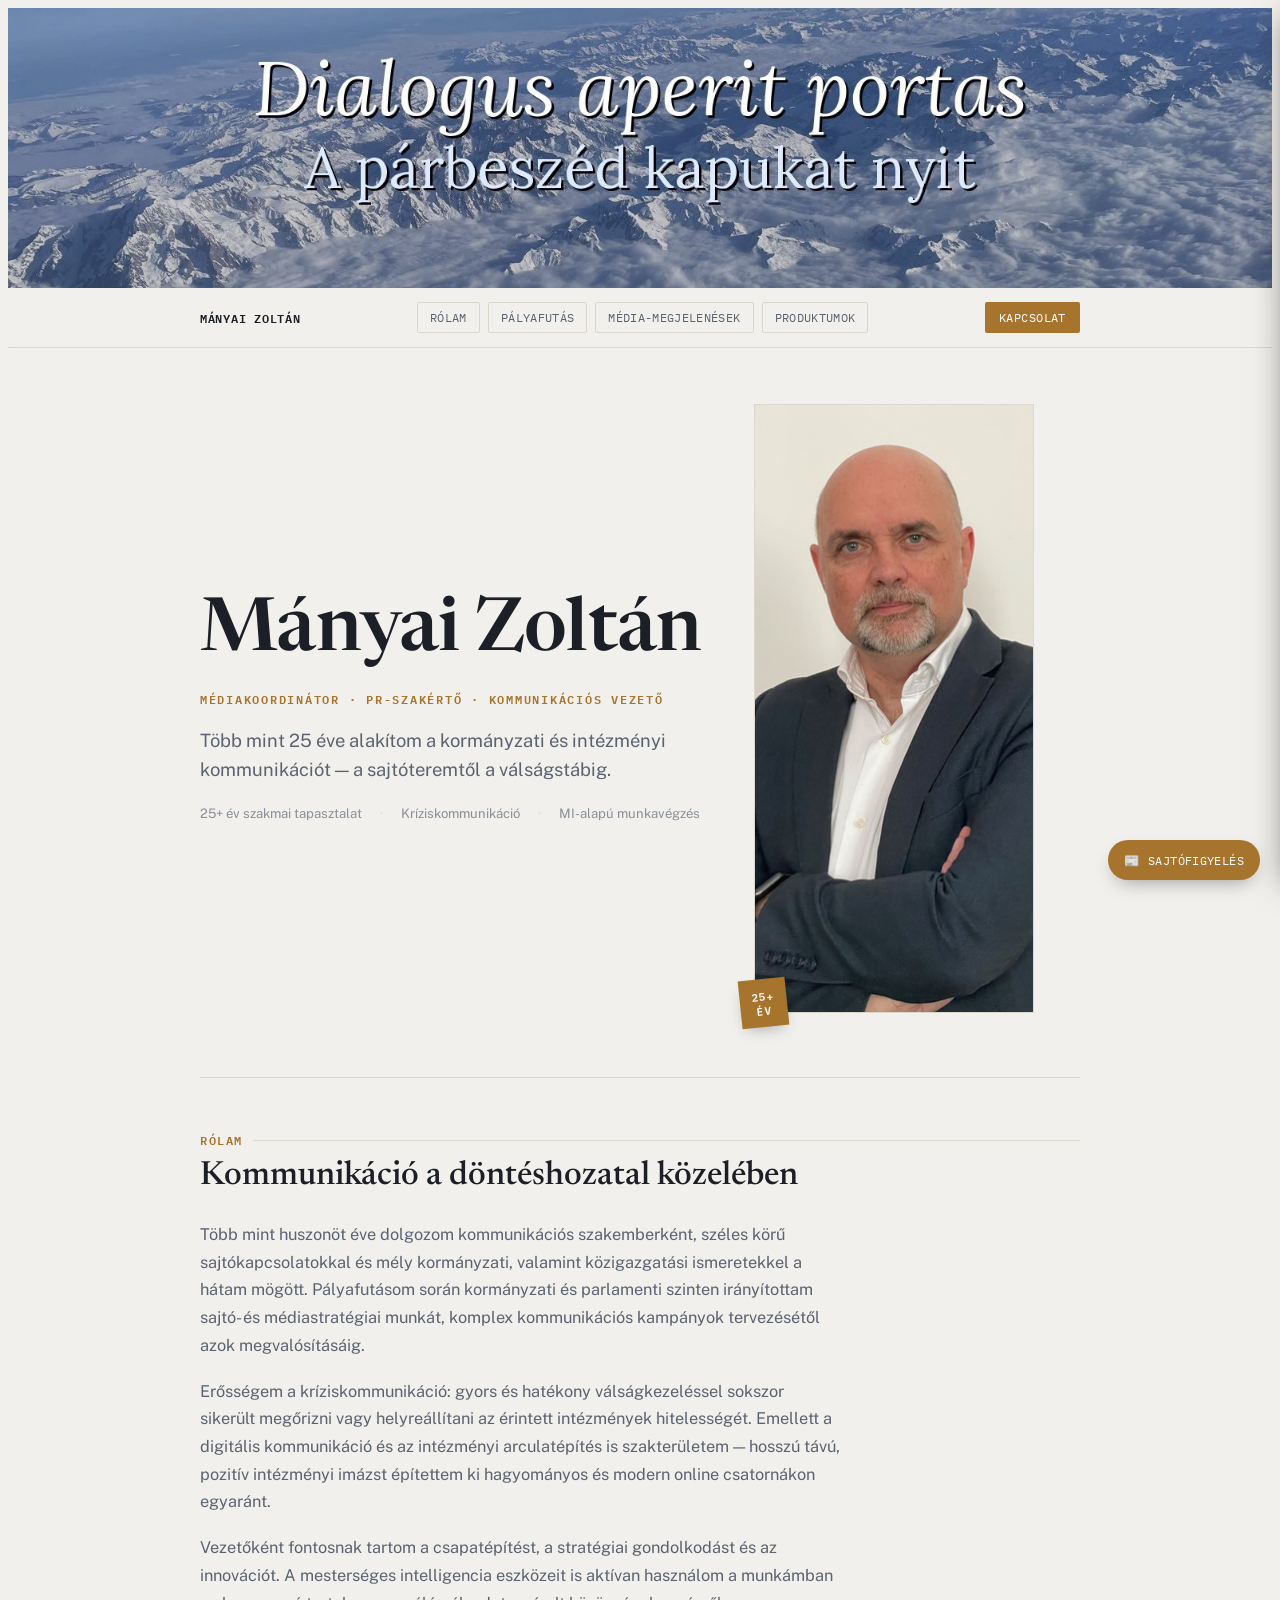
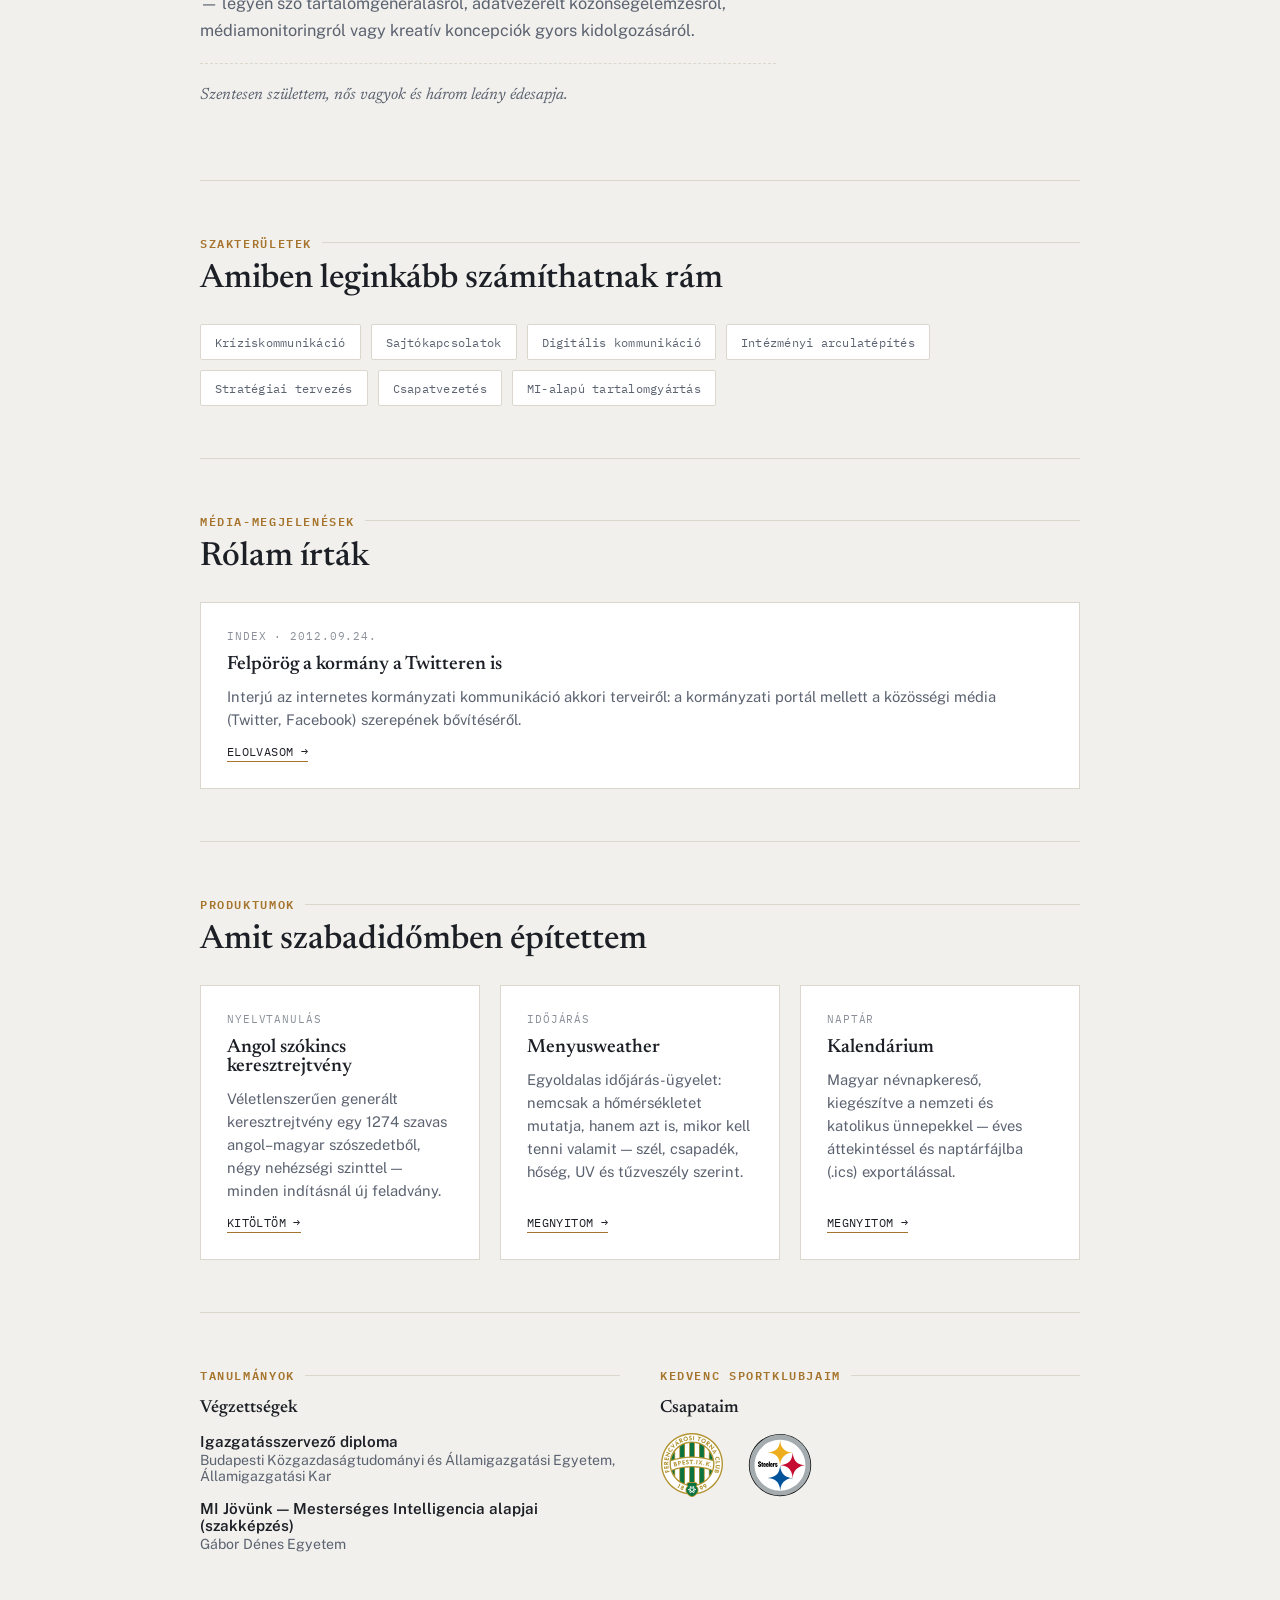
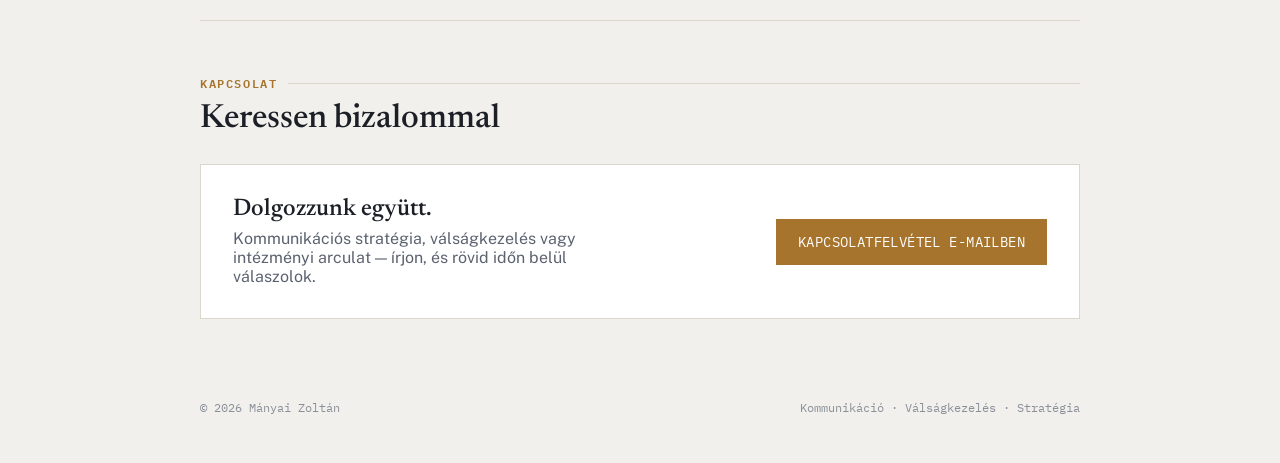
==== index.html @ 80b3ab57 "Fejléc-menü: valódi gomb-kinézet, "Kapcsolat" duplikáció megszüntetve A topbar-nav linkjei eddig sim" ====
<!doctype html>
<meta charset="utf-8">
<title>Mányai Zoltán</title>
<meta name="description" content="Mányai Zoltán kommunikációs szakértő, sajtófőnök és médiakoordinátor bemutatkozó oldala — 25+ év tapasztalat kormányzati és intézményi kommunikációban, kríziskommunikációban.">
<link rel="canonical" href="https://menyuswin.github.io/manyai-zoltan/">
<link rel="stylesheet" href="style.css">

<link rel="preconnect" href="https://fonts.gstatic.com" crossorigin>
<link rel="stylesheet" href="https://fonts.googleapis.com/css2?family=Newsreader:ital,opsz,wght@0,6..72,400;0,6..72,500;0,6..72,600;1,6..72,500&family=Public+Sans:wght@400;500;600;700&family=IBM+Plex+Mono:wght@400;500;600&display=swap">

<div class="masthead">
  <img src="header.jpg" alt="Dialogus aperit portas – A párbeszéd kapukat nyit" width="1584" height="396">
</div>

<div class="topbar">
  <div class="topbar-inner">
    <span class="topbar-name">Mányai Zoltán</span>
    <nav class="topbar-nav">
      <a href="#rolam">Rólam</a>
      <a href="palyafutas/">Pályafutás</a>
      <a href="#media">Média-megjelenések</a>
      <a href="#produktumok">Produktumok</a>
    </nav>
    <a class="topbar-cta" href="mailto:zoltan.manyai@gmail.com">Kapcsolat</a>
  </div>
</div>

<div class="wrap">

  <div class="hero fade-up">
    <div>
      <h1>Mányai&nbsp;Zoltán</h1>
      <div class="hero-eyebrow">Médiakoordinátor · PR-szakértő · Kommunikációs vezető</div>
      <p class="lede">Több mint 25 éve alakítom a kormányzati és intézményi kommunikációt — a sajtóteremtől a válságstábig.</p>
      <div class="hero-meta">
        <span>25+ év szakmai tapasztalat</span>
        <span>Kríziskommunikáció</span>
        <span>MI-alapú munkavégzés</span>
      </div>
    </div>
    <div class="portrait-frame">
      <img src="photo.jpg" alt="Mányai Zoltán portréfotója" width="495" height="609">
      <div class="stamp">25+<br>év</div>
    </div>
  </div>

  <section id="rolam">
    <div class="section-head">
      <div class="eyebrow">Rólam</div>
      <h2>Kommunikáció a döntéshozatal közelében</h2>
    </div>
    <div class="about-body">
      <p>Több mint huszonöt éve dolgozom kommunikációs szakemberként, széles körű sajtókapcsolatokkal és mély kormányzati, valamint közigazgatási ismeretekkel a hátam mögött. Pályafutásom során kormányzati és parlamenti szinten irányítottam sajtó- és médiastratégiai munkát, komplex kommunikációs kampányok tervezésétől azok megvalósításáig.</p>
      <p>Erősségem a kríziskommunikáció: gyors és hatékony válságkezeléssel sokszor sikerült megőrizni vagy helyreállítani az érintett intézmények hitelességét. Emellett a digitális kommunikáció és az intézményi arculatépítés is szakterületem — hosszú távú, pozitív intézményi imázst építettem ki hagyományos és modern online csatornákon egyaránt.</p>
      <p>Vezetőként fontosnak tartom a csapatépítést, a stratégiai gondolkodást és az innovációt. A mesterséges intelligencia eszközeit is aktívan használom a munkámban — legyen szó tartalomgenerálásról, adatvezérelt közönségelemzésről, médiamonitoringról vagy kreatív koncepciók gyors kidolgozásáról.</p>
      <p class="about-note">Szentesen születtem, nős vagyok és három leány édesapja.</p>
    </div>
  </section>

  <section id="szakteruletek">
    <div class="section-head">
      <div class="eyebrow">Szakterületek</div>
      <h2>Amiben leginkább számíthatnak rám</h2>
    </div>
    <div class="chips">
      <span class="chip">Kríziskommunikáció</span>
      <span class="chip">Sajtókapcsolatok</span>
      <span class="chip">Digitális kommunikáció</span>
      <span class="chip">Intézményi arculatépítés</span>
      <span class="chip">Stratégiai tervezés</span>
      <span class="chip">Csapatvezetés</span>
      <span class="chip">MI-alapú tartalomgyártás</span>
    </div>
  </section>

  <section id="media">
    <div class="section-head">
      <div class="eyebrow">Média-megjelenések</div>
      <h2>Rólam írták</h2>
    </div>
    <div class="cards">
      <div class="pcard">
        <span class="pcard-tag">Index · 2012.09.24.</span>
        <h3>Felpörög a kormány a Twitteren is</h3>
        <p>Interjú az internetes kormányzati kommunikáció akkori terveiről: a kormányzati portál mellett a közösségi média (Twitter, Facebook) szerepének bővítéséről.</p>
        <a class="pcard-link" href="https://index.hu/belfold/2012/09/24/internetes_kormanyzati_kommunikacio/" target="_blank" rel="noopener">Elolvasom →</a>
      </div>
    </div>
  </section>

  <section id="produktumok">
    <div class="section-head">
      <div class="eyebrow">Produktumok</div>
      <h2>Amit szabadidőmben építettem</h2>
    </div>
    <div class="cards">
      <div class="pcard">
        <span class="pcard-tag">Nyelvtanulás</span>
        <h3>Angol szókincs keresztrejtvény</h3>
        <p>Véletlenszerűen generált keresztrejtvény egy 1274 szavas angol–magyar szószedetből, négy nehézségi szinttel — minden indításnál új feladvány.</p>
        <a class="pcard-link" href="https://menyuswin.github.io/angol-keresztrejtveny/" target="_blank" rel="noopener">Kitöltöm →</a>
      </div>
      <div class="pcard">
        <span class="pcard-tag">Időjárás</span>
        <h3>Menyusweather</h3>
        <p>Egyoldalas időjárás-ügyelet: nemcsak a hőmérsékletet mutatja, hanem azt is, mikor kell tenni valamit — szél, csapadék, hőség, UV és tűzveszély szerint.</p>
        <a class="pcard-link" href="https://menyuswin.github.io/Menyusweather/" target="_blank" rel="noopener">Megnyitom →</a>
      </div>
      <div class="pcard">
        <span class="pcard-tag">Naptár</span>
        <h3>Kalendárium</h3>
        <p>Magyar névnapkereső, kiegészítve a nemzeti és katolikus ünnepekkel — éves áttekintéssel és naptárfájlba (.ics) exportálással.</p>
        <a class="pcard-link" href="https://menyuswin.github.io/nevnapnaptar/" target="_blank" rel="noopener">Megnyitom →</a>
      </div>
    </div>
  </section>

  <section id="tanulmanyok">
    <div class="twocol">
      <div>
        <div class="eyebrow">Tanulmányok</div>
        <h3 style="margin-top:14px;">Végzettségek</h3>
        <div class="edu-item">
          <div class="role">Igazgatásszervező diploma</div>
          <div class="org">Budapesti Közgazdaságtudományi és Államigazgatási Egyetem, Államigazgatási Kar</div>
        </div>
        <div class="edu-item">
          <div class="role">MI Jövünk — Mesterséges Intelligencia alapjai (szakképzés)</div>
          <div class="org">Gábor Dénes Egyetem</div>
        </div>
      </div>
      <div>
        <div class="eyebrow">Kedvenc sportklubjaim</div>
        <h3 style="margin-top:14px;">Csapataim</h3>
        <div class="club-logos">
          <a class="club-logo" href="https://www.fradi.hu/" target="_blank" rel="noopener" title="Ferencvárosi TC">
            <img src="logos/fradi.svg" alt="Ferencvárosi TC logója" loading="lazy">
          </a>
          <a class="club-logo" href="https://www.steelers.com/" target="_blank" rel="noopener" title="Pittsburgh Steelers">
            <img src="logos/steelers.svg" alt="Pittsburgh Steelers logója" loading="lazy">
          </a>
        </div>
      </div>
    </div>
  </section>

  <section id="kapcsolat">
    <div class="section-head">
      <div class="eyebrow">Kapcsolat</div>
      <h2>Keressen bizalommal</h2>
    </div>
    <div class="contact-box">
      <div>
        <h2>Dolgozzunk együtt.</h2>
        <p>Kommunikációs stratégia, válságkezelés vagy intézményi arculat — írjon, és rövid időn belül válaszolok.</p>
      </div>
      <a class="btn-mail" href="mailto:zoltan.manyai@gmail.com">Kapcsolatfelvétel e-mailben</a>
    </div>
  </section>

  <footer>
    <span>© 2026 Mányai Zoltán</span>
    <span>Kommunikáció · Válságkezelés · Stratégia</span>
  </footer>

</div>

<button class="press-toggle" id="pressToggle" aria-label="Sajtófigyelés megnyitása">📰 Sajtófigyelés</button>
<div class="press-overlay" id="pressOverlay"></div>
<aside class="press-widget" id="pressWidget" aria-label="Sajtófigyelés">
  <div class="press-head">
    <div>
      <h2>📰 Sajtófigyelés</h2>
      <div class="press-updated" id="pressUpdated">Frissítés…</div>
    </div>
    <div style="display:flex; gap:4px;">
      <button class="press-refresh" id="pressRefresh" aria-label="Frissítés" title="Frissítés">⟳</button>
      <button class="press-close" id="pressClose" aria-label="Bezárás" title="Bezárás">✕</button>
    </div>
  </div>
  <div class="press-body" id="pressBody">
    <div class="press-status">Hírek betöltése…</div>
  </div>
</aside>

<script>
(function(){
  var SOURCES = [
    { name:'Index',     url:'https://index.hu/24ora/rss/',         color:'#2F6FED' },
    { name:'Telex',     url:'https://telex.hu/rss',                color:'#1FA97A' },
    { name:'HVG',       url:'https://hvg.hu/rss',                  color:'#E08A2C' },
    { name:'444',       url:'https://444.hu/feed',                 color:'#8B5CF6' },
    { name:'24.hu',     url:'https://24.hu/feed/',                 color:'#D6B92C' },
    { name:'Portfolio', url:'https://www.portfolio.hu/rss/all.xml',color:'#2FA6E0' }
  ];
  var ITEMS_PER_SOURCE = 4;
  var CACHE_KEY = 'pressWidgetCache_v1';
  var CACHE_TTL_MS = 30 * 60 * 1000;

  var toggle     = document.getElementById('pressToggle');
  var overlay    = document.getElementById('pressOverlay');
  var widget     = document.getElementById('pressWidget');
  var closeBtn   = document.getElementById('pressClose');
  var refreshBtn = document.getElementById('pressRefresh');
  var body       = document.getElementById('pressBody');
  var updatedEl  = document.getElementById('pressUpdated');

  function openWidget(){ widget.classList.add('open'); overlay.classList.add('open'); }
  function closeWidget(){ widget.classList.remove('open'); overlay.classList.remove('open'); }

  if(toggle) toggle.addEventListener('click', openWidget);
  if(closeBtn) closeBtn.addEventListener('click', closeWidget);
  if(overlay) overlay.addEventListener('click', closeWidget);
  if(refreshBtn) refreshBtn.addEventListener('click', function(){ loadPress(true); });

  function readCache(){
    try{
      var raw = localStorage.getItem(CACHE_KEY);
      if(!raw) return null;
      var parsed = JSON.parse(raw);
      if(!parsed || !parsed.ts || !parsed.data) return null;
      if(Date.now() - parsed.ts > CACHE_TTL_MS) return null;
      return parsed;
    }catch(e){ return null; }
  }
  function writeCache(data){
    try{ localStorage.setItem(CACHE_KEY, JSON.stringify({ ts: Date.now(), data: data })); }catch(e){}
  }

  function formatTime(ts){
    var d = new Date(ts);
    return d.toLocaleString('hu-HU', { month:'2-digit', day:'2-digit', hour:'2-digit', minute:'2-digit' });
  }

  function escapeHtml(str){
    return String(str).replace(/[&<>"']/g, function(c){
      return {'&':'&amp;','<':'&lt;','>':'&gt;','"':'&quot;',"'":'&#39;'}[c];
    });
  }

  function render(dataBySource, ts){
    updatedEl.textContent = 'Frissítve: ' + formatTime(ts);
    var html = '';
    SOURCES.forEach(function(src){
      var items = dataBySource[src.name];
      html += '<div class="press-source">';
      html += '<div class="press-source-name"><span class="press-dot" style="background:' + src.color + '"></span>' + escapeHtml(src.name) + '</div>';
      if(items && items.length){
        items.slice(0, ITEMS_PER_SOURCE).forEach(function(item){
          html += '<a class="press-item" href="' + item.link + '" target="_blank" rel="noopener">' + escapeHtml(item.title) + '</a>';
        });
      } else {
        html += '<div class="press-status">Jelenleg nem elérhető.</div>';
      }
      html += '</div>';
    });
    body.innerHTML = html;
  }

  function fetchSource(src){
    var endpoint = 'https://api.rss2json.com/v1/api.json?rss_url=' + encodeURIComponent(src.url);
    return fetch(endpoint).then(function(res){
      if(!res.ok) throw new Error('HTTP ' + res.status);
      return res.json();
    }).then(function(json){
      if(json.status !== 'ok') throw new Error('rss2json error');
      return json.items.map(function(it){ return { title: it.title, link: it.link }; });
    });
  }

  function loadPress(force){
    if(!force){
      var cached = readCache();
      if(cached){ render(cached.data, cached.ts); return; }
    }
    body.innerHTML = '<div class="press-status">Hírek betöltése…</div>';
    var results = {};
    var jobs = SOURCES.map(function(src){
      return fetchSource(src).then(function(items){ results[src.name] = items; })
        .catch(function(){ results[src.name] = null; });
    });
    Promise.all(jobs).then(function(){
      var now = Date.now();
      writeCache(results);
      render(results, now);
    });
  }

  loadPress(false);
})();
</script>
---- style.css ----
:root{
    --bg:#F1F0EC;
    --surface:#FFFFFF;
    --surface-soft:#E7E4DB;
    --ink:#1C1F26;
    --ink-soft:#5B6270;
    --ink-faint:#8A8F99;
    --accent:#A6742C;
    --accent-ink:#FFFFFF;
    --line:#DBD7CC;
    --focus:#1C1F26;
  }
  @media (prefers-color-scheme: dark){
    :root:not([data-theme="light"]){
      --bg:#14161B;
      --surface:#1B1E24;
      --surface-soft:#20232A;
      --ink:#ECE9E1;
      --ink-soft:#9BA0AC;
      --ink-faint:#6E7480;
      --accent:#D6A34C;
      --accent-ink:#14161B;
      --line:#2B2E35;
      --focus:#ECE9E1;
    }
  }
  :root[data-theme="dark"]{
    --bg:#14161B;
    --surface:#1B1E24;
    --surface-soft:#20232A;
    --ink:#ECE9E1;
    --ink-soft:#9BA0AC;
    --ink-faint:#6E7480;
    --accent:#D6A34C;
    --accent-ink:#14161B;
    --line:#2B2E35;
    --focus:#ECE9E1;
  }

  *{box-sizing:border-box;}
  body{
    background:var(--bg);
    color:var(--ink);
    font-family:'Public Sans', -apple-system, BlinkMacSystemFont, 'Segoe UI', sans-serif;
    padding-inline:0;
  }
  .wrap{
    max-width:920px;
    margin-inline:auto;
    padding-inline:20px;
  }
  a{color:inherit;}
  h1,h2,h3{font-family:'Newsreader', Georgia, 'Times New Roman', serif; text-wrap:balance; margin:0;}
  .eyebrow{
    font-family:'IBM Plex Mono', 'Courier New', monospace;
    font-size:0.72rem;
    letter-spacing:0.14em;
    text-transform:uppercase;
    color:var(--accent);
    font-weight:600;
    display:flex;
    align-items:center;
    gap:10px;
  }
  .eyebrow::after{
    content:"";
    height:1px;
    flex:1 1 auto;
    background:var(--line);
  }
  .mono{font-family:'IBM Plex Mono', 'Courier New', monospace; font-variant-numeric:tabular-nums;}

  /* masthead */
  .masthead{
    width:100%;
    aspect-ratio:1584/396;
    max-height:280px;
    overflow:hidden;
    background:var(--surface-soft);
  }
  .masthead img{
    width:100%;
    height:100%;
    object-fit:cover;
    object-position:center;
    display:block;
  }
  @media (max-width:560px){
    .masthead{max-height:170px;}
  }

  /* top bar */
  .topbar{
    position:sticky;
    top:env(safe-area-inset-top, 0px);
    z-index:20;
    background:color-mix(in srgb, var(--bg) 88%, transparent);
    backdrop-filter:blur(8px);
    border-bottom:1px solid var(--line);
  }
  .topbar-inner{
    max-width:920px;
    margin-inline:auto;
    padding:14px 20px;
    display:flex;
    align-items:center;
    justify-content:space-between;
    gap:16px;
  }
  .topbar-name{
    font-family:'IBM Plex Mono', monospace;
    font-size:0.78rem;
    letter-spacing:0.06em;
    text-transform:uppercase;
    font-weight:600;
  }
  .topbar-nav{display:flex; gap:8px; flex-wrap:wrap;}
  .topbar-nav a{
    font-family:'IBM Plex Mono', monospace;
    font-size:0.72rem;
    letter-spacing:0.03em;
    text-transform:uppercase;
    text-decoration:none;
    color:var(--ink-soft);
    border:1px solid var(--line);
    border-radius:2px;
    padding:7px 12px;
    transition:border-color .15s ease, color .15s ease;
  }
  .topbar-nav a:hover, .topbar-nav a:focus-visible{ color:var(--ink); border-color:var(--accent); }
  .topbar-nav a[aria-current="page"]{ color:var(--accent); border-color:var(--accent); }
  .topbar-cta{
    font-family:'IBM Plex Mono', monospace;
    font-size:0.75rem;
    letter-spacing:0.04em;
    text-transform:uppercase;
    text-decoration:none;
    color:var(--accent-ink);
    background:var(--accent);
    padding:8px 14px;
    border-radius:2px;
    white-space:nowrap;
  }
  .topbar-cta:hover, .topbar-cta:focus-visible{filter:brightness(1.08);}

  /* hero */
  .hero{
    padding-block:56px 64px;
    display:grid;
    grid-template-columns:1.3fr 0.9fr;
    gap:40px;
    align-items:center;
  }
  .hero-eyebrow{
    font-family:'IBM Plex Mono', monospace;
    font-size:0.78rem;
    letter-spacing:0.14em;
    text-transform:uppercase;
    color:var(--accent);
    font-weight:600;
    margin-bottom:18px;
  }
  .hero h1{
    font-size:clamp(2.6rem, 5.2vw + 1rem, 4.6rem);
    font-weight:560;
    line-height:1.02;
    letter-spacing:-0.01em;
    margin-bottom:18px;
  }
  .hero p.lede{
    font-size:1.15rem;
    line-height:1.55;
    color:var(--ink-soft);
    max-width:46ch;
    margin-bottom:22px;
  }
  .hero-meta{
    display:flex;
    flex-wrap:wrap;
    gap:8px 18px;
    font-size:0.82rem;
    color:var(--ink-faint);
  }
  .hero-meta span{display:flex; align-items:center; gap:8px;}
  .hero-meta span:not(:last-child)::after{
    content:"·";
    color:var(--line);
    margin-left:10px;
  }

  .portrait-frame{
    position:relative;
    width:100%;
    max-width:280px;
    margin-inline:auto;
  }
  .portrait-frame img{
    width:100%;
    aspect-ratio:5/6;
    object-fit:cover;
    display:block;
    border:1px solid var(--line);
    background:var(--surface-soft);
  }
  .stamp{
    position:absolute;
    bottom:-14px;
    left:-14px;
    background:var(--accent);
    color:var(--accent-ink);
    font-family:'IBM Plex Mono', monospace;
    font-size:0.68rem;
    line-height:1.3;
    letter-spacing:0.05em;
    text-transform:uppercase;
    font-weight:600;
    padding:10px 12px;
    transform:rotate(-6deg);
    box-shadow:0 6px 16px -6px rgba(0,0,0,0.35);
    text-align:center;
  }

  section{padding-block:52px; border-top:1px solid var(--line);}
  .section-head{margin-bottom:28px;}
  .section-head h2{
    font-size:clamp(1.6rem, 2.6vw, 2.1rem);
    font-weight:520;
    margin-top:10px;
  }

  .about-body p{
    font-size:1.02rem;
    line-height:1.7;
    color:var(--ink-soft);
    max-width:64ch;
    margin:0 0 18px;
  }
  .about-note{
    margin-top:22px;
    padding-top:18px;
    border-top:1px dashed var(--line);
    font-family:'Newsreader', serif;
    font-style:italic;
    color:var(--ink-faint);
    font-size:0.98rem;
    max-width:64ch;
  }

  /* timeline */
  .timeline{
    position:relative;
    padding-left:26px;
  }
  .timeline::before{
    content:"";
    position:absolute;
    left:5px; top:6px; bottom:6px;
    width:1px;
    background:var(--line);
  }
  .tl-item{
    position:relative;
    display:grid;
    grid-template-columns:110px 1fr;
    gap:18px;
    padding-block:16px;
  }
  .tl-item:not(:last-child){border-bottom:1px solid var(--line);}
  .tl-item::before{
    content:"";
    position:absolute;
    left:-26px; top:24px;
    width:9px; height:9px;
    border-radius:50%;
    background:var(--accent);
    border:2px solid var(--bg);
  }
  .tl-years{
    font-size:0.82rem;
    color:var(--ink-faint);
    padding-top:2px;
  }
  .tl-role{font-weight:600; font-size:1rem;}
  .tl-org{color:var(--ink-soft); font-size:0.94rem; margin-top:2px;}
  .tl-note{color:var(--ink-faint); font-size:0.88rem; margin-top:8px; line-height:1.5;}

  /* chips */
  .chips{display:flex; flex-wrap:wrap; gap:10px;}
  .chip{
    font-family:'IBM Plex Mono', monospace;
    font-size:0.78rem;
    letter-spacing:0.02em;
    padding:9px 14px;
    border:1px solid var(--line);
    border-radius:2px;
    color:var(--ink-soft);
    background:var(--surface);
  }

  /* two col */
  .twocol{
    display:grid;
    grid-template-columns:1fr 1fr;
    gap:40px;
  }
  .twocol h3{
    font-size:1.1rem;
    font-weight:560;
    margin-bottom:16px;
  }
  .edu-item{margin-bottom:16px;}
  .edu-item .role{font-weight:600; font-size:0.95rem;}
  .edu-item .org{color:var(--ink-soft); font-size:0.88rem; margin-top:2px;}

  .lang-row{display:flex; align-items:center; justify-content:space-between; gap:12px; padding-block:10px; border-bottom:1px solid var(--line);}
  .lang-row:last-child{border-bottom:none;}
  .lang-name{font-size:0.95rem;}
  .lang-level{font-size:0.78rem; color:var(--ink-faint); font-family:'IBM Plex Mono', monospace;}

  .club-logos{display:flex; flex-wrap:wrap; align-items:center; gap:24px;}
  .club-logo{display:flex; align-items:center; justify-content:center; width:64px; height:64px; transition:transform 0.15s ease, opacity 0.15s ease;}
  .club-logo img{width:100%; height:100%; object-fit:contain;}
  .club-logo:hover{transform:translateY(-3px); opacity:0.85;}

  /* products */
  .cards{
    display:grid;
    grid-template-columns:repeat(auto-fit, minmax(230px, 1fr));
    gap:20px;
  }
  .pcard{
    background:var(--surface);
    border:1px solid var(--line);
    padding:26px;
    display:flex;
    flex-direction:column;
    gap:12px;
  }
  .pcard-tag{
    font-family:'IBM Plex Mono', monospace;
    font-size:0.7rem;
    letter-spacing:0.08em;
    text-transform:uppercase;
    color:var(--ink-faint);
  }
  .pcard h3{font-size:1.2rem; font-weight:560;}
  .pcard p{color:var(--ink-soft); font-size:0.92rem; line-height:1.55; margin:0; flex:1;}
  .pcard-link{
    align-self:flex-start;
    font-family:'IBM Plex Mono', monospace;
    font-size:0.78rem;
    letter-spacing:0.03em;
    text-transform:uppercase;
    text-decoration:none;
    color:var(--ink);
    border-bottom:1px solid var(--accent);
    padding-bottom:2px;
  }
  .pcard-link:hover, .pcard-link:focus-visible{color:var(--accent);}

  /* contact */
  .contact-box{
    display:flex;
    flex-wrap:wrap;
    align-items:center;
    justify-content:space-between;
    gap:24px;
    background:var(--surface);
    border:1px solid var(--line);
    padding:32px;
  }
  .contact-box h2{font-size:1.5rem; font-weight:540; margin-bottom:8px;}
  .contact-box p{color:var(--ink-soft); max-width:42ch; margin:0;}
  .btn-mail{
    font-family:'IBM Plex Mono', monospace;
    font-size:0.85rem;
    letter-spacing:0.03em;
    text-transform:uppercase;
    text-decoration:none;
    color:var(--accent-ink);
    background:var(--accent);
    padding:14px 22px;
    white-space:nowrap;
  }
  .btn-mail:hover, .btn-mail:focus-visible{filter:brightness(1.08);}

  footer{
    padding-block:28px 40px;
    display:flex;
    justify-content:space-between;
    flex-wrap:wrap;
    gap:10px;
    font-size:0.78rem;
    color:var(--ink-faint);
    font-family:'IBM Plex Mono', monospace;
  }

  a:focus-visible, button:focus-visible{
    outline:2px solid var(--focus);
    outline-offset:2px;
  }

  @media (max-width: 720px){
    .hero{grid-template-columns:1fr; padding-block:36px 44px;}
    .hero > div:first-child{order:2;}
    .portrait-frame{order:1; max-width:220px; margin-bottom:12px;}
    .topbar-nav{display:none;}
    .twocol{grid-template-columns:1fr; gap:32px;}
    .tl-item{grid-template-columns:1fr; gap:4px;}
    .timeline{padding-left:20px;}
    .tl-item::before{left:-20px;}
    .contact-box{flex-direction:column; align-items:flex-start;}
  }

  @media (prefers-reduced-motion: no-preference){
    .fade-up{animation:fadeUp .6s ease both;}
    @keyframes fadeUp{from{opacity:0; transform:translateY(8px);} to{opacity:1; transform:none;}}
  }

  /* press widget */
  .press-toggle{
    position:fixed;
    right:20px;
    bottom:20px;
    z-index:40;
    display:none;
    align-items:center;
    gap:8px;
    font-family:'IBM Plex Mono', monospace;
    font-size:0.78rem;
    letter-spacing:0.03em;
    text-transform:uppercase;
    color:var(--accent-ink);
    background:var(--accent);
    border:none;
    padding:12px 16px;
    border-radius:999px;
    box-shadow:0 8px 20px -8px rgba(0,0,0,0.4);
    cursor:pointer;
  }
  .press-overlay{
    position:fixed;
    inset:0;
    background:rgba(0,0,0,0.35);
    z-index:38;
    opacity:0;
    pointer-events:none;
    transition:opacity .25s ease;
  }
  .press-overlay.open{opacity:1; pointer-events:auto;}

  .press-widget{
    position:fixed;
    top:0;
    right:0;
    bottom:0;
    width:min(360px, 86vw);
    background:var(--surface);
    border-left:1px solid var(--line);
    z-index:39;
    display:flex;
    flex-direction:column;
    transform:translateX(100%);
    transition:transform .3s ease;
    box-shadow:-12px 0 30px -18px rgba(0,0,0,0.5);
  }
  .press-widget.open{transform:translateX(0);}

  .press-head{
    display:flex;
    align-items:center;
    justify-content:space-between;
    gap:10px;
    padding:16px 18px;
    border-bottom:1px solid var(--line);
  }
  .press-head h2{
    font-family:'IBM Plex Mono', monospace;
    font-size:0.8rem;
    letter-spacing:0.1em;
    text-transform:uppercase;
    font-weight:600;
    color:var(--ink);
  }
  .press-updated{
    font-family:'IBM Plex Mono', monospace;
    font-size:0.68rem;
    color:var(--ink-faint);
    margin-top:4px;
  }
  .press-close, .press-refresh{
    background:none;
    border:none;
    color:var(--ink-soft);
    cursor:pointer;
    font-size:1rem;
    line-height:1;
    padding:4px;
  }
  .press-close:hover, .press-refresh:hover{color:var(--ink);}

  .press-body{
    flex:1;
    overflow-y:auto;
    padding:8px 18px 20px;
  }
  .press-source{margin-top:18px;}
  .press-source:first-child{margin-top:6px;}
  .press-source-name{
    display:flex;
    align-items:center;
    gap:8px;
    font-family:'IBM Plex Mono', monospace;
    font-size:0.72rem;
    letter-spacing:0.08em;
    text-transform:uppercase;
    color:var(--ink-faint);
    margin-bottom:8px;
  }
  .press-dot{width:8px; height:8px; border-radius:50%; flex:none;}
  .press-item{
    display:block;
    font-size:0.86rem;
    line-height:1.4;
    color:var(--ink);
    text-decoration:none;
    padding:7px 0;
    border-bottom:1px solid var(--line);
  }
  .press-source .press-item:last-child{border-bottom:none;}
  .press-item:hover, .press-item:focus-visible{color:var(--accent);}
  .press-status{
    font-size:0.82rem;
    color:var(--ink-faint);
    padding:10px 0;
  }

  @media (max-width:1359.98px){
    .press-toggle{display:flex;}
  }
  @media (min-width:1360px){
    .press-overlay{display:none;}
    .press-close{display:none;}
    .press-widget{
      top:96px;
      bottom:auto;
      right:24px;
      width:300px;
      max-height:calc(100vh - 130px);
      border:1px solid var(--line);
      border-radius:4px;
      transform:none;
      box-shadow:0 14px 30px -20px rgba(0,0,0,0.35);
    }
  }
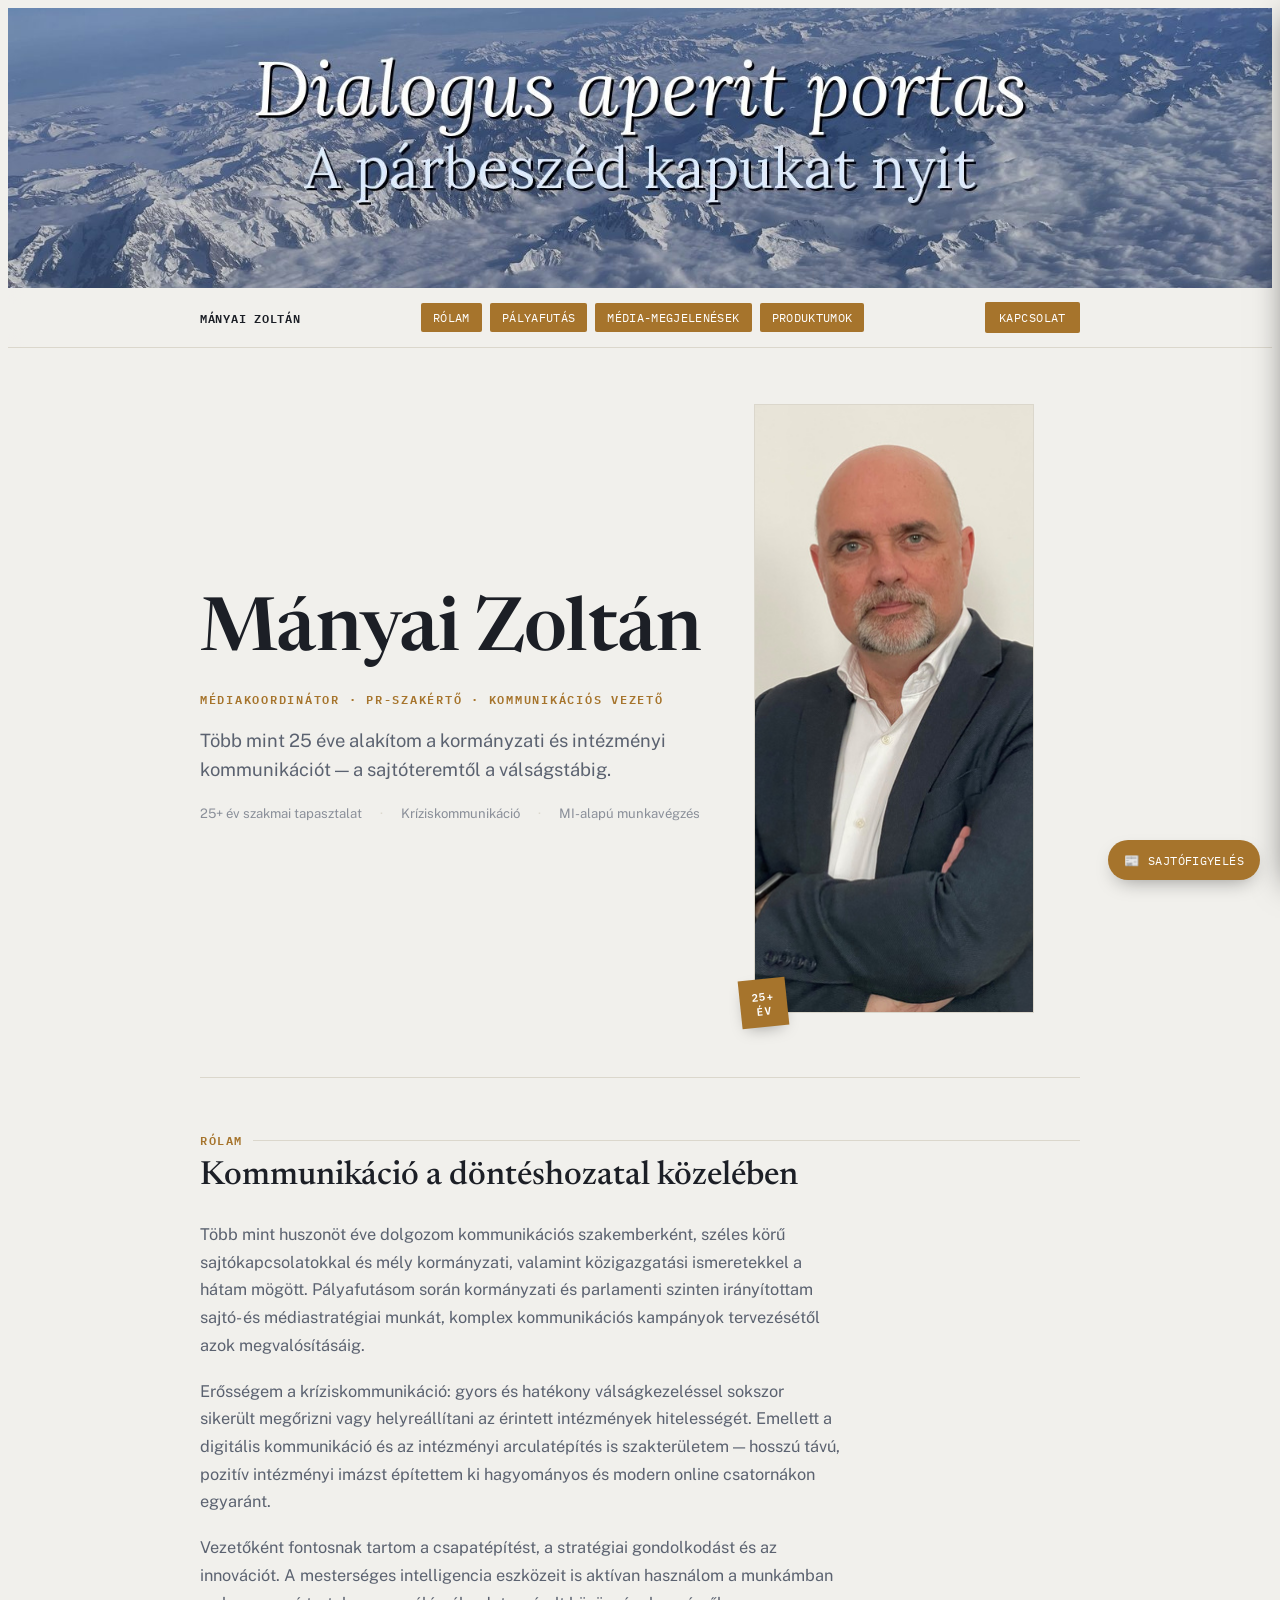
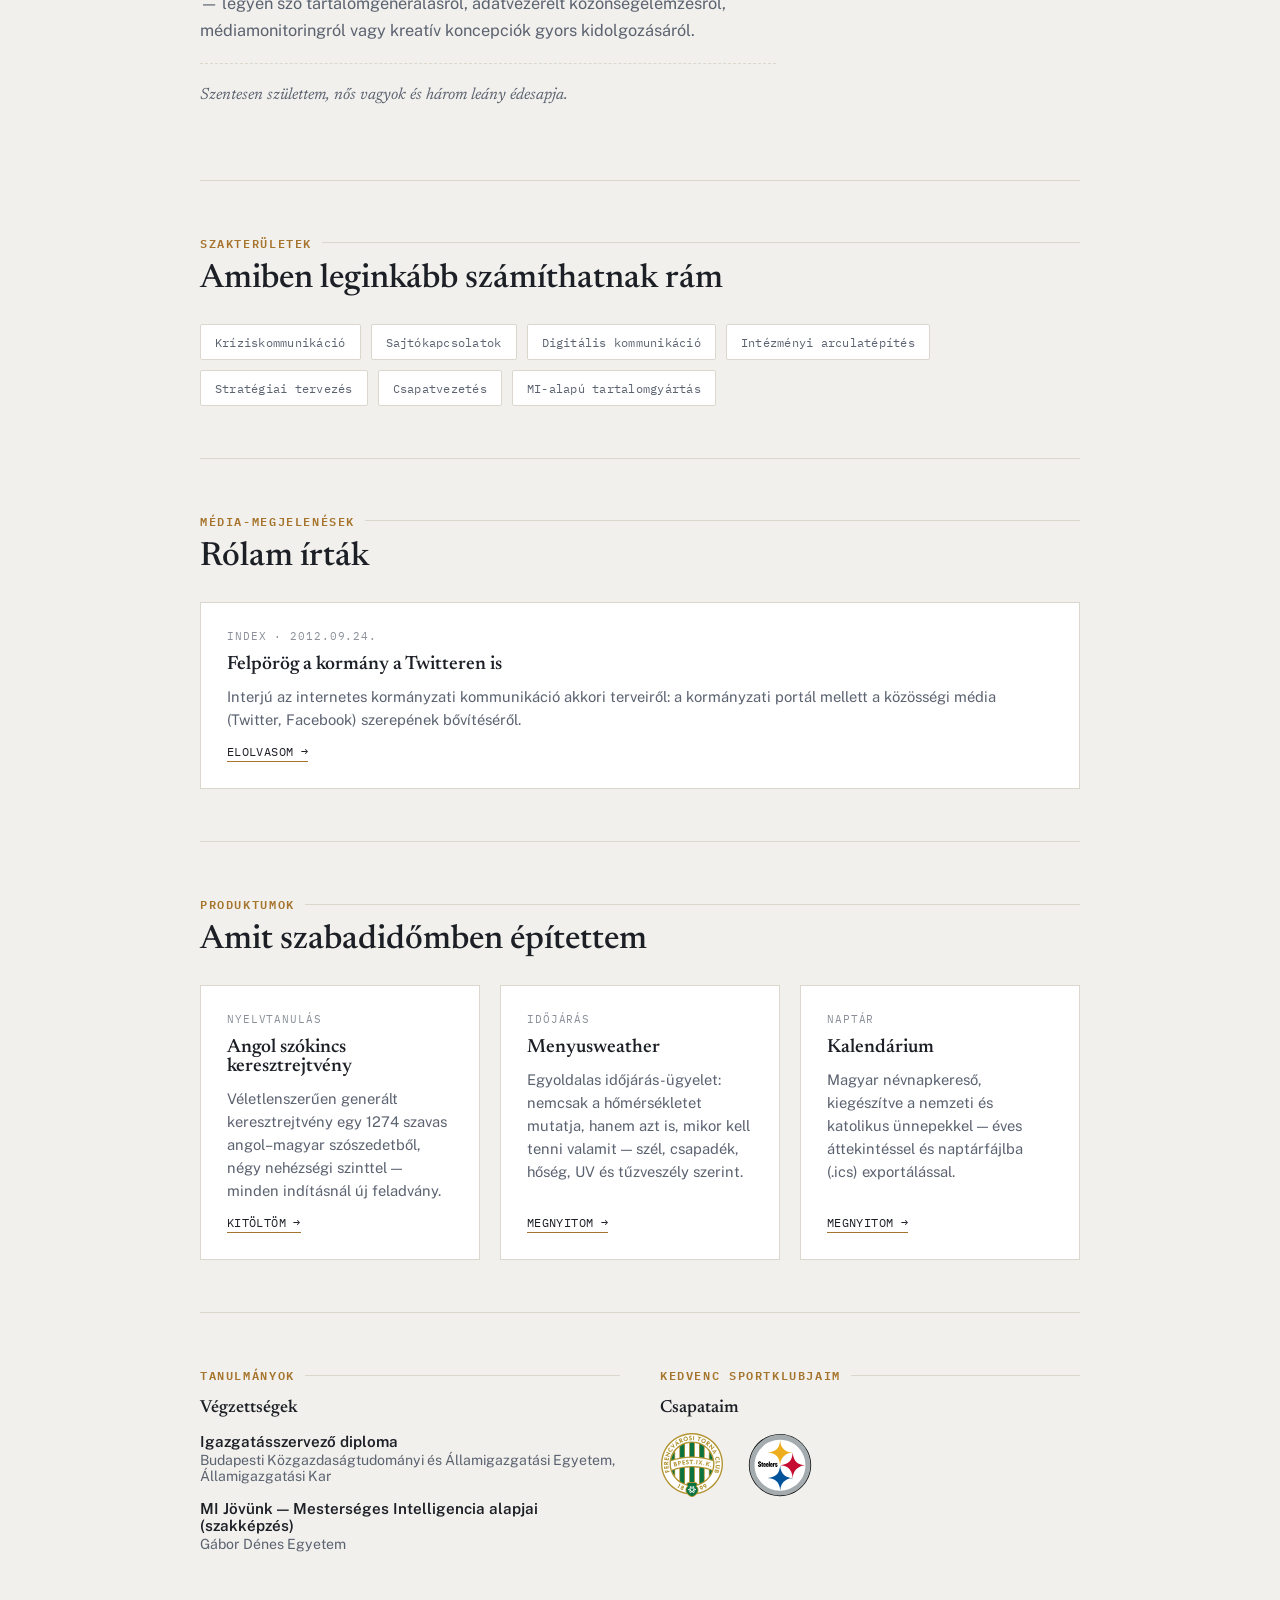
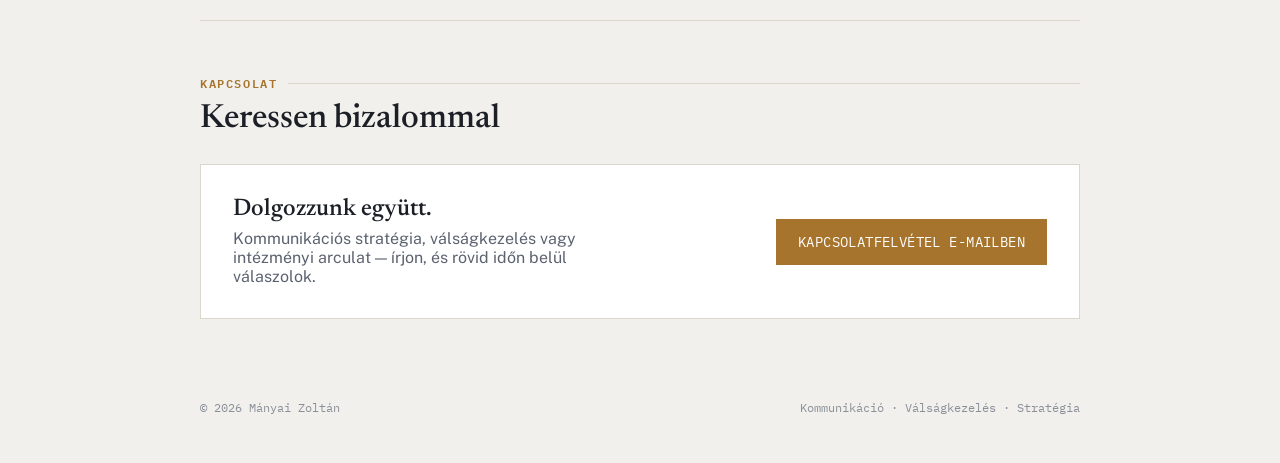
==== commit 2ecd5f95: "Mobil nézet javítása: túlcsordulás, eltűnő menü, takaró lebegő gomb Három valós hibát találtam és ja" ====
--- a/index.html
+++ b/index.html
@@ -165,7 +165,7 @@
 
 </div>
 
-<button class="press-toggle" id="pressToggle" aria-label="Sajtófigyelés megnyitása">📰 Sajtófigyelés</button>
+<button class="press-toggle" id="pressToggle" aria-label="Sajtófigyelés megnyitása">📰 <span class="ptxt">Sajtófigyelés</span></button>
 <div class="press-overlay" id="pressOverlay"></div>
 <aside class="press-widget" id="pressWidget" aria-label="Sajtófigyelés">
   <div class="press-head">
--- a/style.css
+++ b/style.css
@@ -121,14 +121,17 @@
     letter-spacing:0.03em;
     text-transform:uppercase;
     text-decoration:none;
-    color:var(--ink-soft);
-    border:1px solid var(--line);
+    color:var(--accent-ink);
+    background:var(--accent);
     border-radius:2px;
     padding:7px 12px;
-    transition:border-color .15s ease, color .15s ease;
-  }
-  .topbar-nav a:hover, .topbar-nav a:focus-visible{ color:var(--ink); border-color:var(--accent); }
-  .topbar-nav a[aria-current="page"]{ color:var(--accent); border-color:var(--accent); }
+    transition:filter .15s ease;
+  }
+  .topbar-nav a:hover, .topbar-nav a:focus-visible{ filter:brightness(1.08); }
+  .topbar-nav a[aria-current="page"]{
+    background:transparent; color:var(--accent);
+    box-shadow:inset 0 0 0 1px var(--accent);
+  }
   .topbar-cta{
     font-family:'IBM Plex Mono', monospace;
     font-size:0.75rem;
@@ -404,12 +407,19 @@
     .hero{grid-template-columns:1fr; padding-block:36px 44px;}
     .hero > div:first-child{order:2;}
     .portrait-frame{order:1; max-width:220px; margin-bottom:12px;}
-    .topbar-nav{display:none;}
+    .topbar-inner{flex-wrap:wrap;}
+    .topbar-nav{
+      order:3; width:100%;
+      flex-wrap:nowrap; overflow-x:auto; -webkit-overflow-scrolling:touch;
+      padding-bottom:2px; margin-top:2px;
+    }
+    .topbar-nav a{white-space:nowrap;}
     .twocol{grid-template-columns:1fr; gap:32px;}
     .tl-item{grid-template-columns:1fr; gap:4px;}
     .timeline{padding-left:20px;}
     .tl-item::before{left:-20px;}
     .contact-box{flex-direction:column; align-items:flex-start;}
+    .btn-mail{white-space:normal; text-align:center;}
   }
 
   @media (prefers-reduced-motion: no-preference){
@@ -553,3 +563,7 @@
       box-shadow:0 14px 30px -20px rgba(0,0,0,0.35);
     }
   }
+  @media (max-width:480px){
+    .press-toggle .ptxt{display:none;}
+    .press-toggle{padding:12px; border-radius:50%;}
+  }
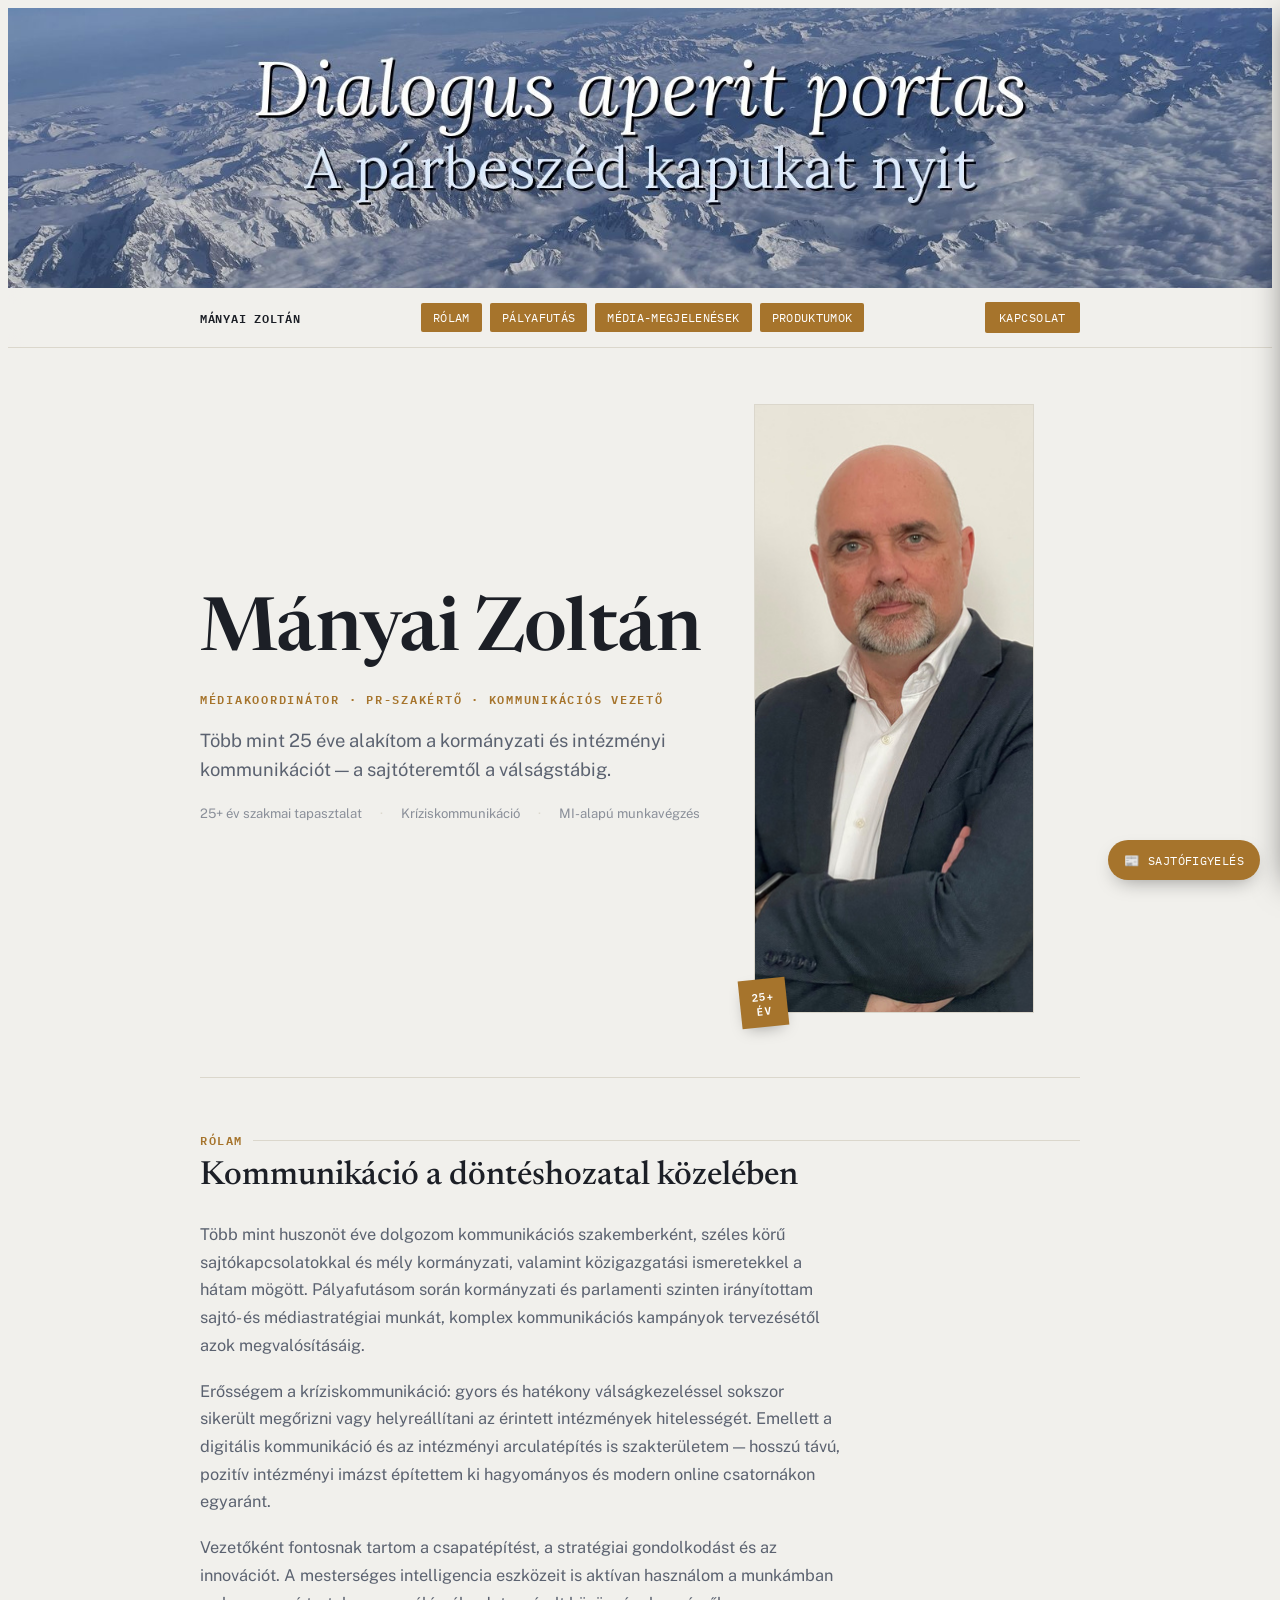
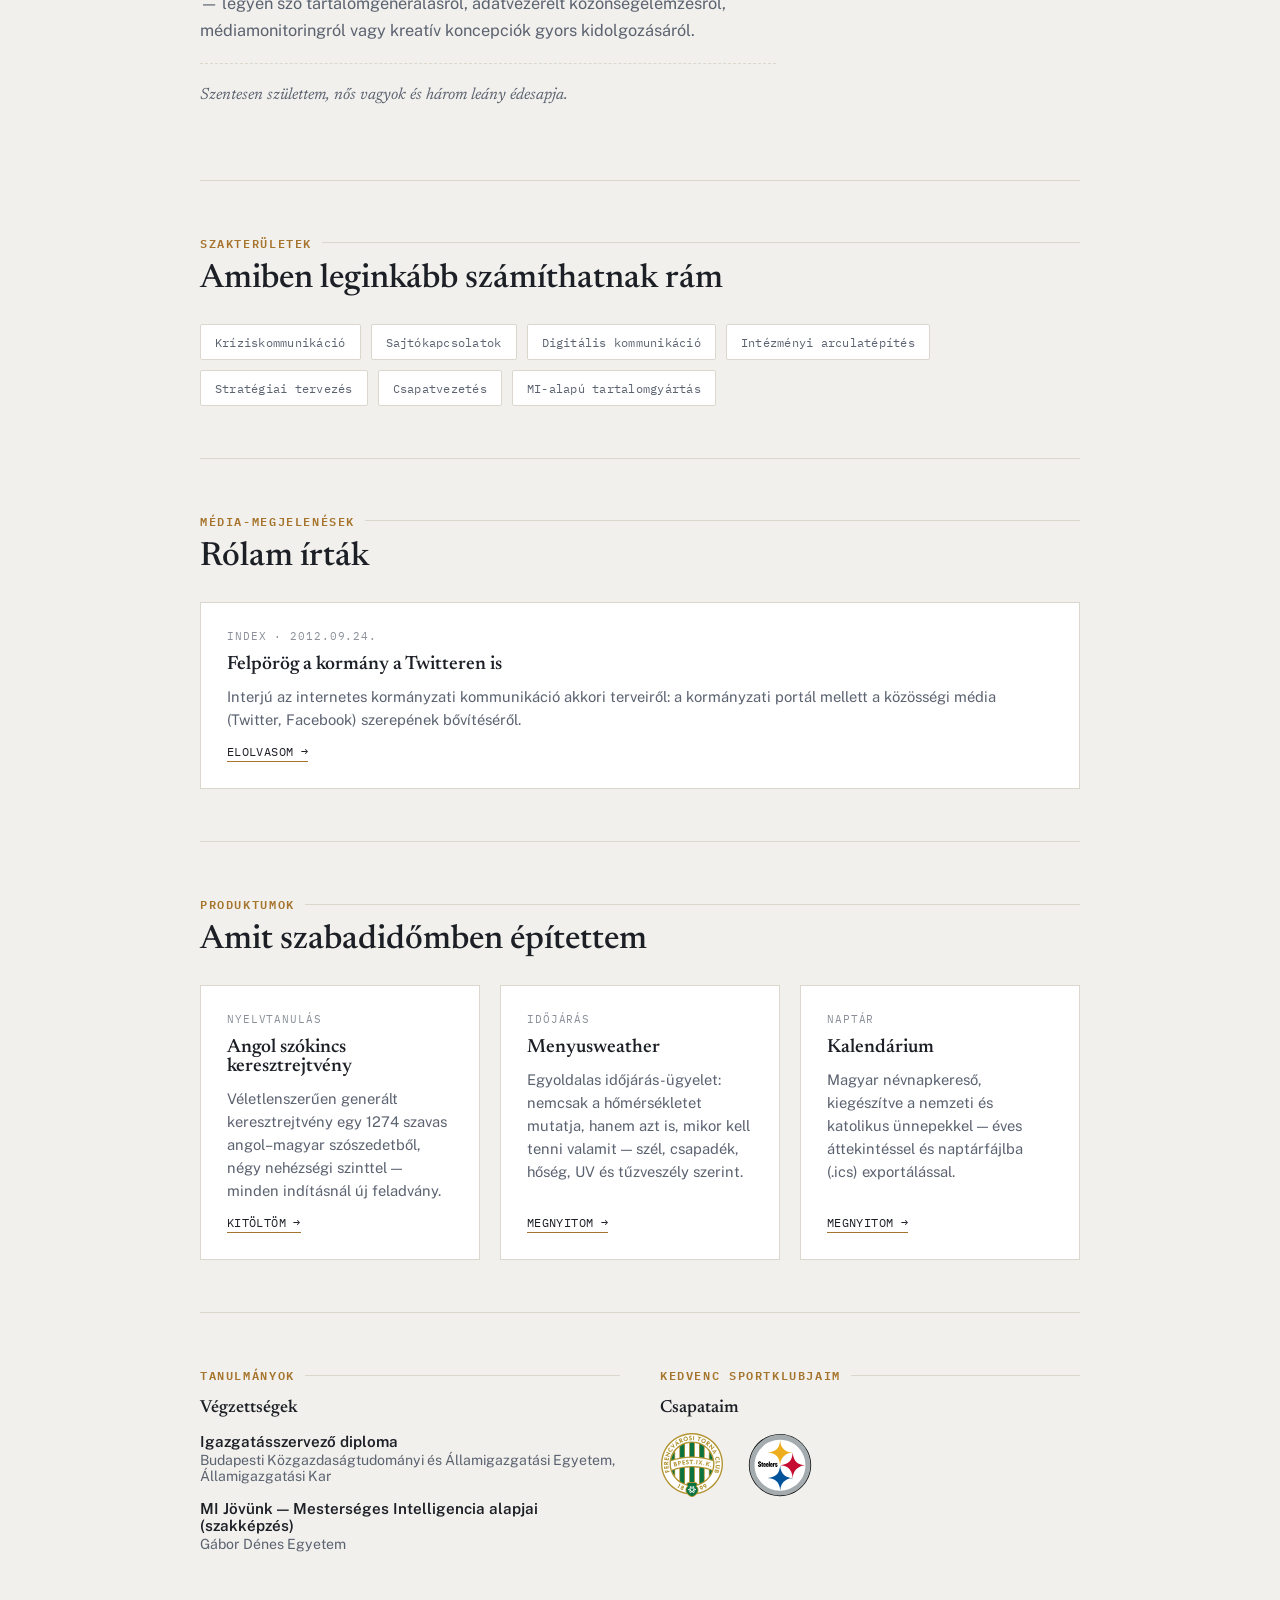
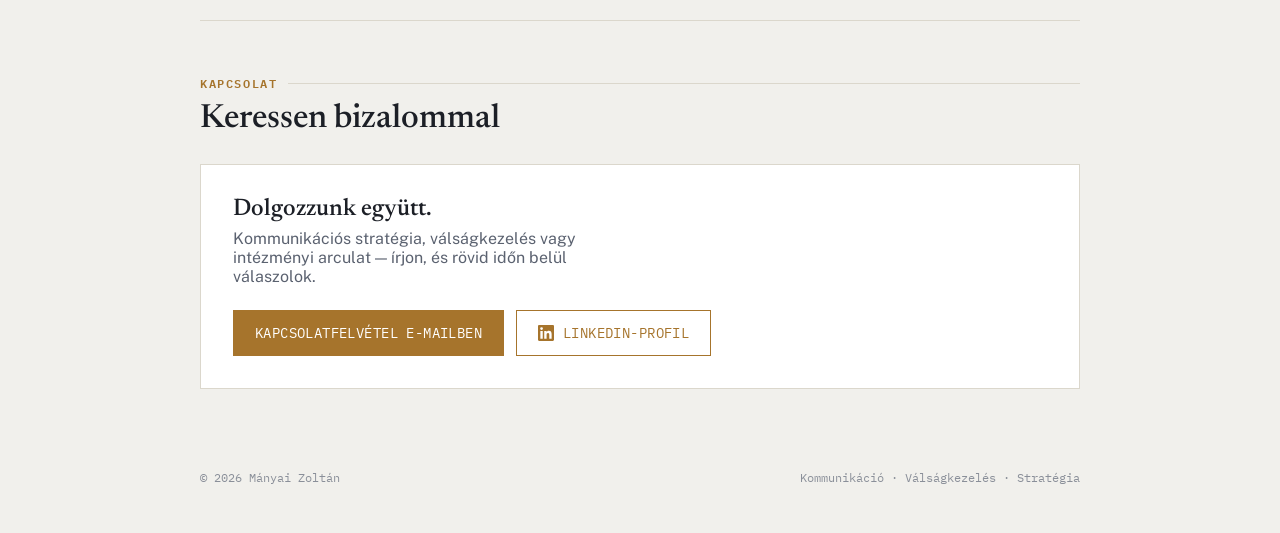
==== commit 2189ef8c: "LinkedIn-gomb a Kapcsolat részben, e-mail gomb tördelésének javítása - Látható LinkedIn-profil gomb " ====
--- a/index.html
+++ b/index.html
@@ -1,8 +1,57 @@
 <!doctype html>
+<html lang="hu">
 <meta charset="utf-8">
-<title>Mányai Zoltán</title>
+<meta name="viewport" content="width=device-width, initial-scale=1">
+<title>Mányai Zoltán – kommunikációs vezető, PR-szakértő</title>
 <meta name="description" content="Mányai Zoltán kommunikációs szakértő, sajtófőnök és médiakoordinátor bemutatkozó oldala — 25+ év tapasztalat kormányzati és intézményi kommunikációban, kríziskommunikációban.">
 <link rel="canonical" href="https://menyuswin.github.io/manyai-zoltan/">
+<link rel="icon" type="image/png" sizes="96x96" href="favicon-96.png">
+<link rel="icon" type="image/png" sizes="32x32" href="favicon-32.png">
+<link rel="apple-touch-icon" href="apple-touch-icon.png">
+
+<meta property="og:type" content="profile">
+<meta property="og:site_name" content="Mányai Zoltán">
+<meta property="og:locale" content="hu_HU">
+<meta property="og:url" content="https://menyuswin.github.io/manyai-zoltan/">
+<meta property="og:title" content="Mányai Zoltán – kommunikációs vezető, PR-szakértő">
+<meta property="og:description" content="Több mint 25 éve alakítom a kormányzati és intézményi kommunikációt — a sajtóteremtől a válságstábig.">
+<meta property="og:image" content="https://menyuswin.github.io/manyai-zoltan/og-image.jpg">
+<meta property="og:image:type" content="image/jpeg">
+<meta property="og:image:width" content="1200">
+<meta property="og:image:height" content="630">
+<meta property="og:image:alt" content="Mányai Zoltán portréja — médiakoordinátor, PR-szakértő, kommunikációs vezető">
+<meta property="profile:first_name" content="Zoltán">
+<meta property="profile:last_name" content="Mányai">
+<meta name="twitter:card" content="summary_large_image">
+
+<script type="application/ld+json">
+{
+  "@context": "https://schema.org",
+  "@type": "ProfilePage",
+  "url": "https://menyuswin.github.io/manyai-zoltan/",
+  "inLanguage": "hu",
+  "mainEntity": {
+    "@type": "Person",
+    "@id": "https://menyuswin.github.io/manyai-zoltan/#person",
+    "name": "Mányai Zoltán",
+    "givenName": "Zoltán",
+    "familyName": "Mányai",
+    "url": "https://menyuswin.github.io/manyai-zoltan/",
+    "image": "https://menyuswin.github.io/manyai-zoltan/photo.jpg",
+    "jobTitle": ["Médiakoordinátor", "PR-szakértő", "Kommunikációs vezető"],
+    "description": "Kommunikációs szakember több mint 25 év kormányzati, parlamenti és intézményi tapasztalattal, sajtófőnöki és kríziskommunikációs háttérrel.",
+    "email": "mailto:zoltan.manyai@gmail.com",
+    "birthPlace": { "@type": "Place", "name": "Szentes" },
+    "alumniOf": [
+      { "@type": "CollegeOrUniversity", "name": "Budapesti Közgazdaságtudományi és Államigazgatási Egyetem" },
+      { "@type": "CollegeOrUniversity", "name": "Gábor Dénes Egyetem" }
+    ],
+    "knowsAbout": ["Kríziskommunikáció", "Sajtókapcsolatok", "Digitális kommunikáció", "Intézményi arculatépítés", "Stratégiai tervezés", "Csapatvezetés", "MI-alapú tartalomgyártás"],
+    "knowsLanguage": "hu",
+    "sameAs": ["https://www.linkedin.com/in/zolt%C3%A1n-m%C3%A1nyai-235b63340"]
+  }
+}
+</script>
 <link rel="stylesheet" href="style.css">
 
 <link rel="preconnect" href="https://fonts.gstatic.com" crossorigin>
@@ -154,7 +203,13 @@
         <h2>Dolgozzunk együtt.</h2>
         <p>Kommunikációs stratégia, válságkezelés vagy intézményi arculat — írjon, és rövid időn belül válaszolok.</p>
       </div>
-      <a class="btn-mail" href="mailto:zoltan.manyai@gmail.com">Kapcsolatfelvétel e-mailben</a>
+      <div class="contact-actions">
+        <a class="btn-mail" href="mailto:zoltan.manyai@gmail.com">Kapcsolatfelvétel <span class="nowrap">e-mailben</span></a>
+        <a class="btn-linkedin" href="https://www.linkedin.com/in/zolt%C3%A1n-m%C3%A1nyai-235b63340" target="_blank" rel="noopener me">
+          <svg viewBox="0 0 24 24" width="16" height="16" aria-hidden="true" focusable="false"><path fill="currentColor" d="M20.45 20.45h-3.56v-5.57c0-1.33-.02-3.04-1.85-3.04-1.85 0-2.14 1.45-2.14 2.94v5.67H9.35V9h3.41v1.56h.05c.48-.9 1.64-1.85 3.37-1.85 3.6 0 4.27 2.37 4.27 5.46v6.28zM5.34 7.43a2.06 2.06 0 1 1 0-4.13 2.06 2.06 0 0 1 0 4.13zM7.12 20.45H3.56V9h3.56v11.45zM22.22 0H1.77C.79 0 0 .77 0 1.73v20.54C0 23.23.79 24 1.77 24h20.45c.98 0 1.78-.77 1.78-1.73V1.73C24 .77 23.2 0 22.22 0z"/></svg>
+          LinkedIn-profil
+        </a>
+      </div>
     </div>
   </section>
 
--- a/style.css
+++ b/style.css
@@ -386,6 +386,24 @@
     white-space:nowrap;
   }
   .btn-mail:hover, .btn-mail:focus-visible{filter:brightness(1.08);}
+  .contact-actions{display:flex; flex-wrap:wrap; gap:12px;}
+  .nowrap{white-space:nowrap;}
+  .btn-linkedin{
+    display:inline-flex;
+    align-items:center;
+    gap:9px;
+    font-family:'IBM Plex Mono', monospace;
+    font-size:0.85rem;
+    letter-spacing:0.03em;
+    text-transform:uppercase;
+    text-decoration:none;
+    color:var(--accent);
+    border:1px solid var(--accent);
+    padding:13px 21px;
+    white-space:nowrap;
+    transition:background .15s ease, color .15s ease;
+  }
+  .btn-linkedin:hover, .btn-linkedin:focus-visible{background:var(--accent); color:var(--accent-ink);}
 
   footer{
     padding-block:28px 40px;
@@ -420,6 +438,8 @@
     .tl-item::before{left:-20px;}
     .contact-box{flex-direction:column; align-items:flex-start;}
     .btn-mail{white-space:normal; text-align:center;}
+    .contact-actions{flex-direction:column; align-self:stretch;}
+    .btn-linkedin{justify-content:center;}
   }
 
   @media (prefers-reduced-motion: no-preference){
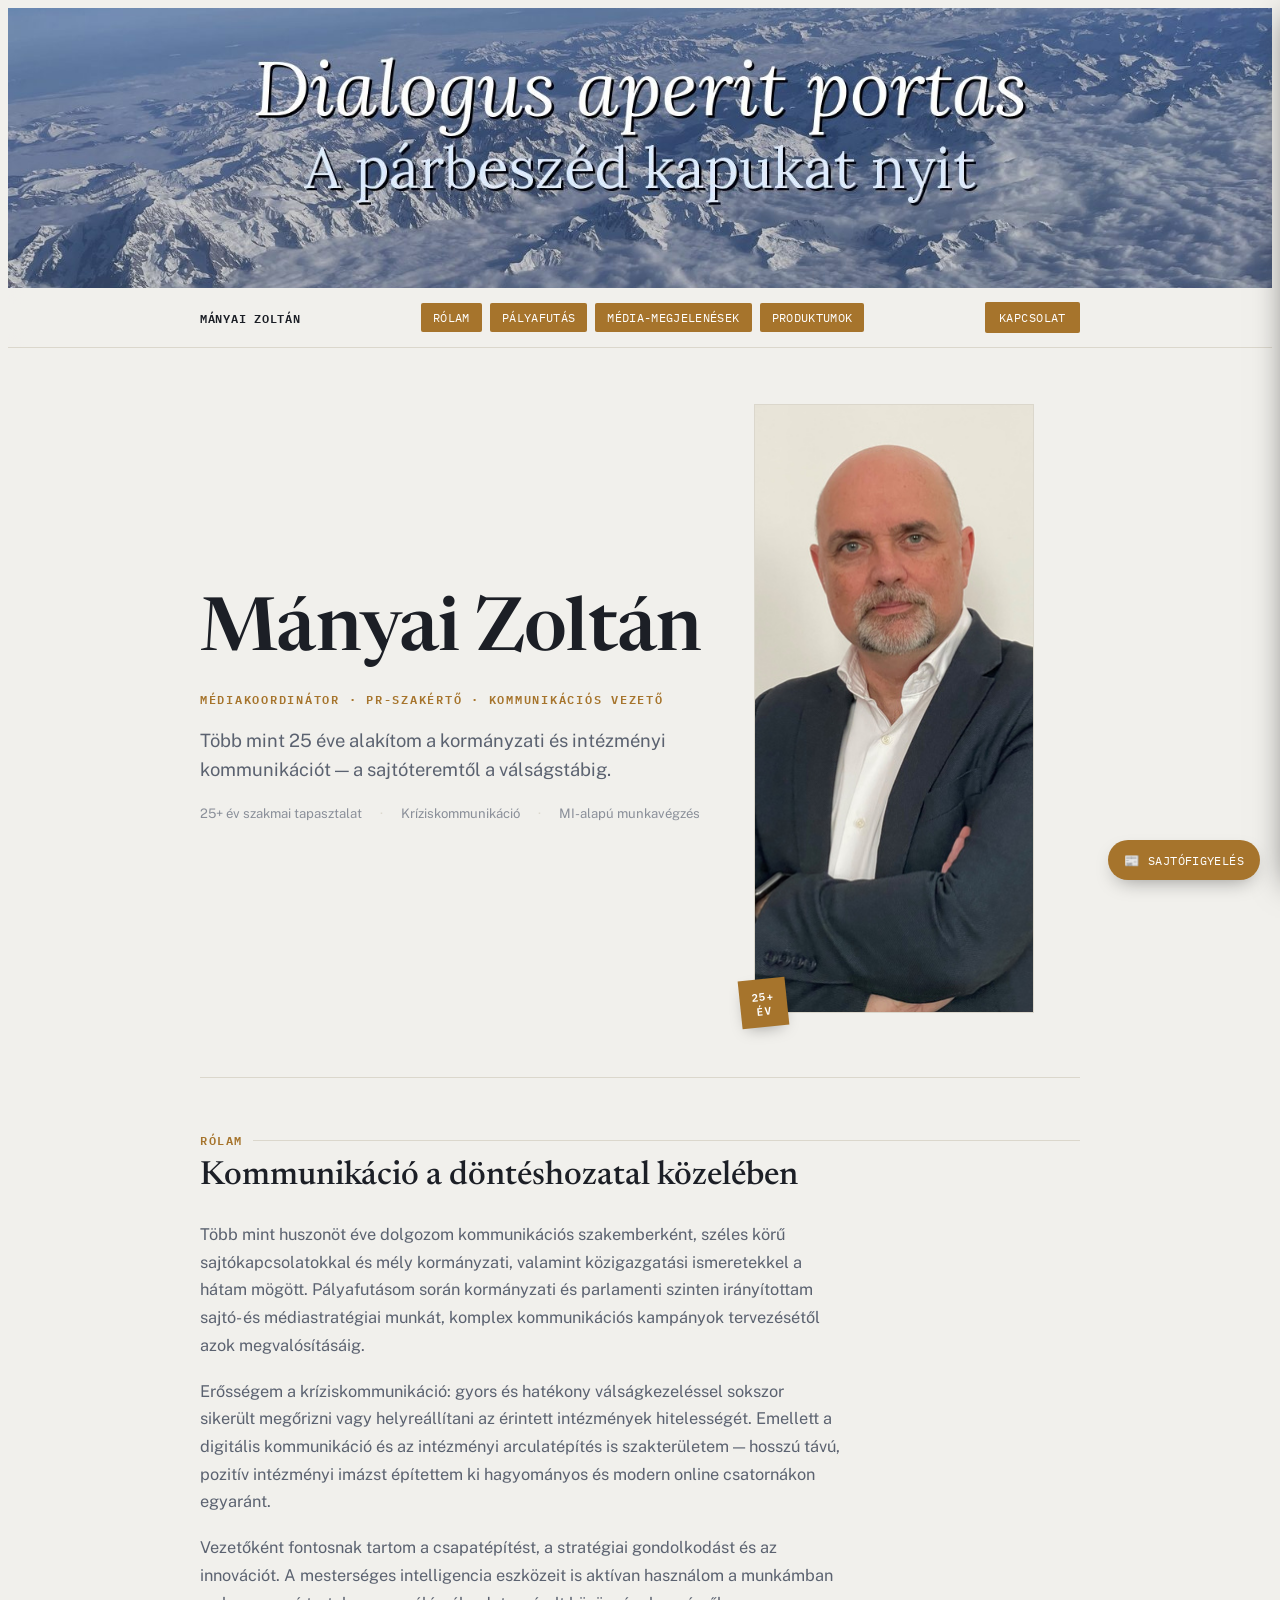
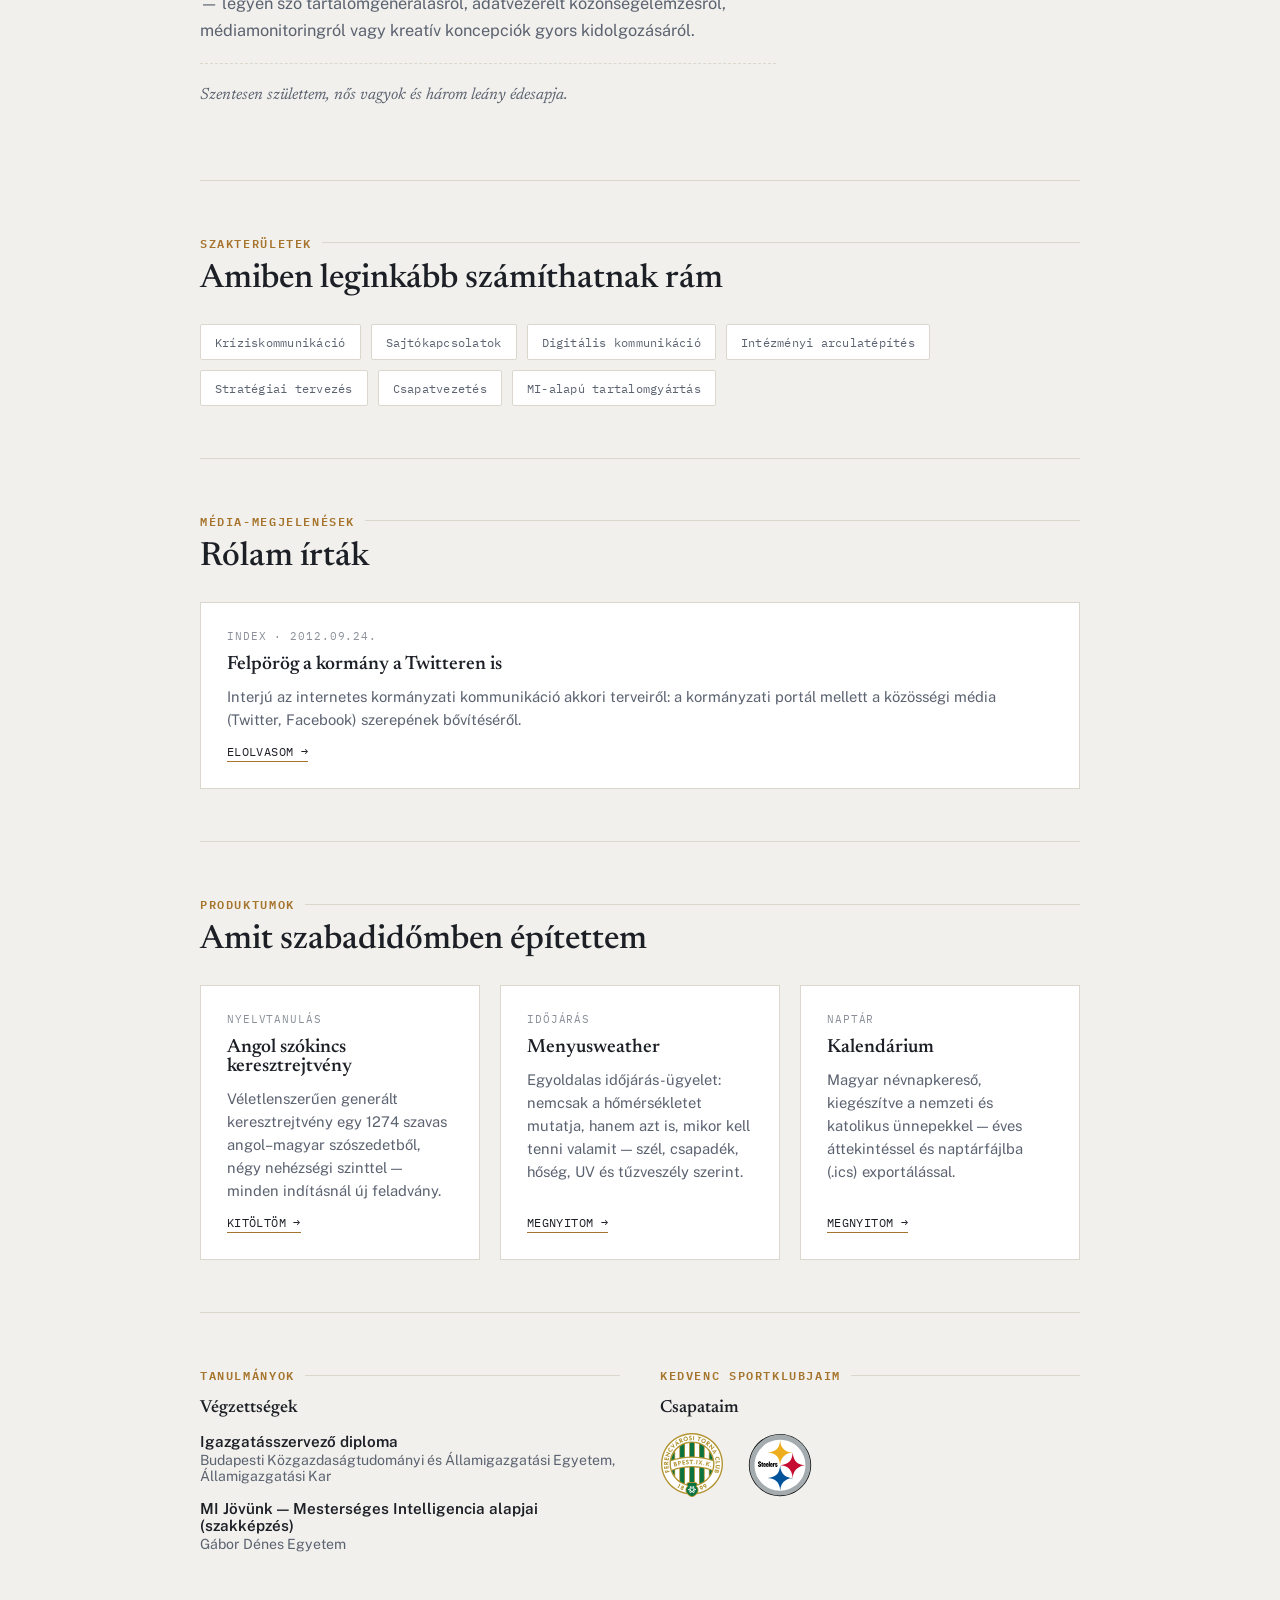
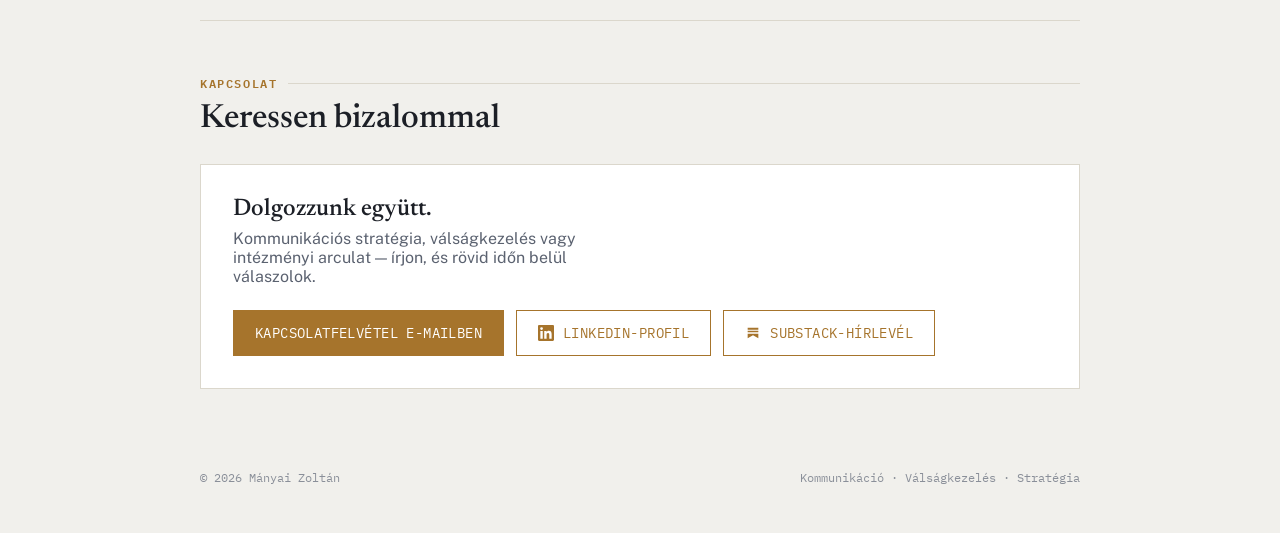
==== commit dbd2c60d: "Substack-gomb a Kapcsolat részben és a Google-névjegyben - Harmadik gomb az e-mail és a LinkedIn mel" ====
--- a/index.html
+++ b/index.html
@@ -48,7 +48,7 @@
     ],
     "knowsAbout": ["Kríziskommunikáció", "Sajtókapcsolatok", "Digitális kommunikáció", "Intézményi arculatépítés", "Stratégiai tervezés", "Csapatvezetés", "MI-alapú tartalomgyártás"],
     "knowsLanguage": "hu",
-    "sameAs": ["https://www.linkedin.com/in/zolt%C3%A1n-m%C3%A1nyai-235b63340"]
+    "sameAs": ["https://www.linkedin.com/in/zolt%C3%A1n-m%C3%A1nyai-235b63340", "https://substack.com/mnyaizoltn"]
   }
 }
 </script>
@@ -205,9 +205,13 @@
       </div>
       <div class="contact-actions">
         <a class="btn-mail" href="mailto:zoltan.manyai@gmail.com">Kapcsolatfelvétel <span class="nowrap">e-mailben</span></a>
-        <a class="btn-linkedin" href="https://www.linkedin.com/in/zolt%C3%A1n-m%C3%A1nyai-235b63340" target="_blank" rel="noopener me">
+        <a class="btn-outline btn-linkedin" href="https://www.linkedin.com/in/zolt%C3%A1n-m%C3%A1nyai-235b63340" target="_blank" rel="noopener me">
           <svg viewBox="0 0 24 24" width="16" height="16" aria-hidden="true" focusable="false"><path fill="currentColor" d="M20.45 20.45h-3.56v-5.57c0-1.33-.02-3.04-1.85-3.04-1.85 0-2.14 1.45-2.14 2.94v5.67H9.35V9h3.41v1.56h.05c.48-.9 1.64-1.85 3.37-1.85 3.6 0 4.27 2.37 4.27 5.46v6.28zM5.34 7.43a2.06 2.06 0 1 1 0-4.13 2.06 2.06 0 0 1 0 4.13zM7.12 20.45H3.56V9h3.56v11.45zM22.22 0H1.77C.79 0 0 .77 0 1.73v20.54C0 23.23.79 24 1.77 24h20.45c.98 0 1.78-.77 1.78-1.73V1.73C24 .77 23.2 0 22.22 0z"/></svg>
           LinkedIn-profil
+        </a>
+        <a class="btn-outline btn-substack" href="https://substack.com/mnyaizoltn" target="_blank" rel="noopener me">
+          <svg viewBox="0 0 24 24" width="16" height="16" aria-hidden="true" focusable="false"><path fill="currentColor" d="M4 4h16v3H4V4zm0 4.5h16V11H4V8.5zM4 13h16v7l-8-4.5L4 20v-7z"/></svg>
+          Substack-hírlevél
         </a>
       </div>
     </div>
--- a/style.css
+++ b/style.css
@@ -388,7 +388,7 @@
   .btn-mail:hover, .btn-mail:focus-visible{filter:brightness(1.08);}
   .contact-actions{display:flex; flex-wrap:wrap; gap:12px;}
   .nowrap{white-space:nowrap;}
-  .btn-linkedin{
+  .btn-outline{
     display:inline-flex;
     align-items:center;
     gap:9px;
@@ -403,7 +403,7 @@
     white-space:nowrap;
     transition:background .15s ease, color .15s ease;
   }
-  .btn-linkedin:hover, .btn-linkedin:focus-visible{background:var(--accent); color:var(--accent-ink);}
+  .btn-outline:hover, .btn-outline:focus-visible{background:var(--accent); color:var(--accent-ink);}
 
   footer{
     padding-block:28px 40px;
@@ -439,7 +439,7 @@
     .contact-box{flex-direction:column; align-items:flex-start;}
     .btn-mail{white-space:normal; text-align:center;}
     .contact-actions{flex-direction:column; align-self:stretch;}
-    .btn-linkedin{justify-content:center;}
+    .btn-outline{justify-content:center;}
   }
 
   @media (prefers-reduced-motion: no-preference){
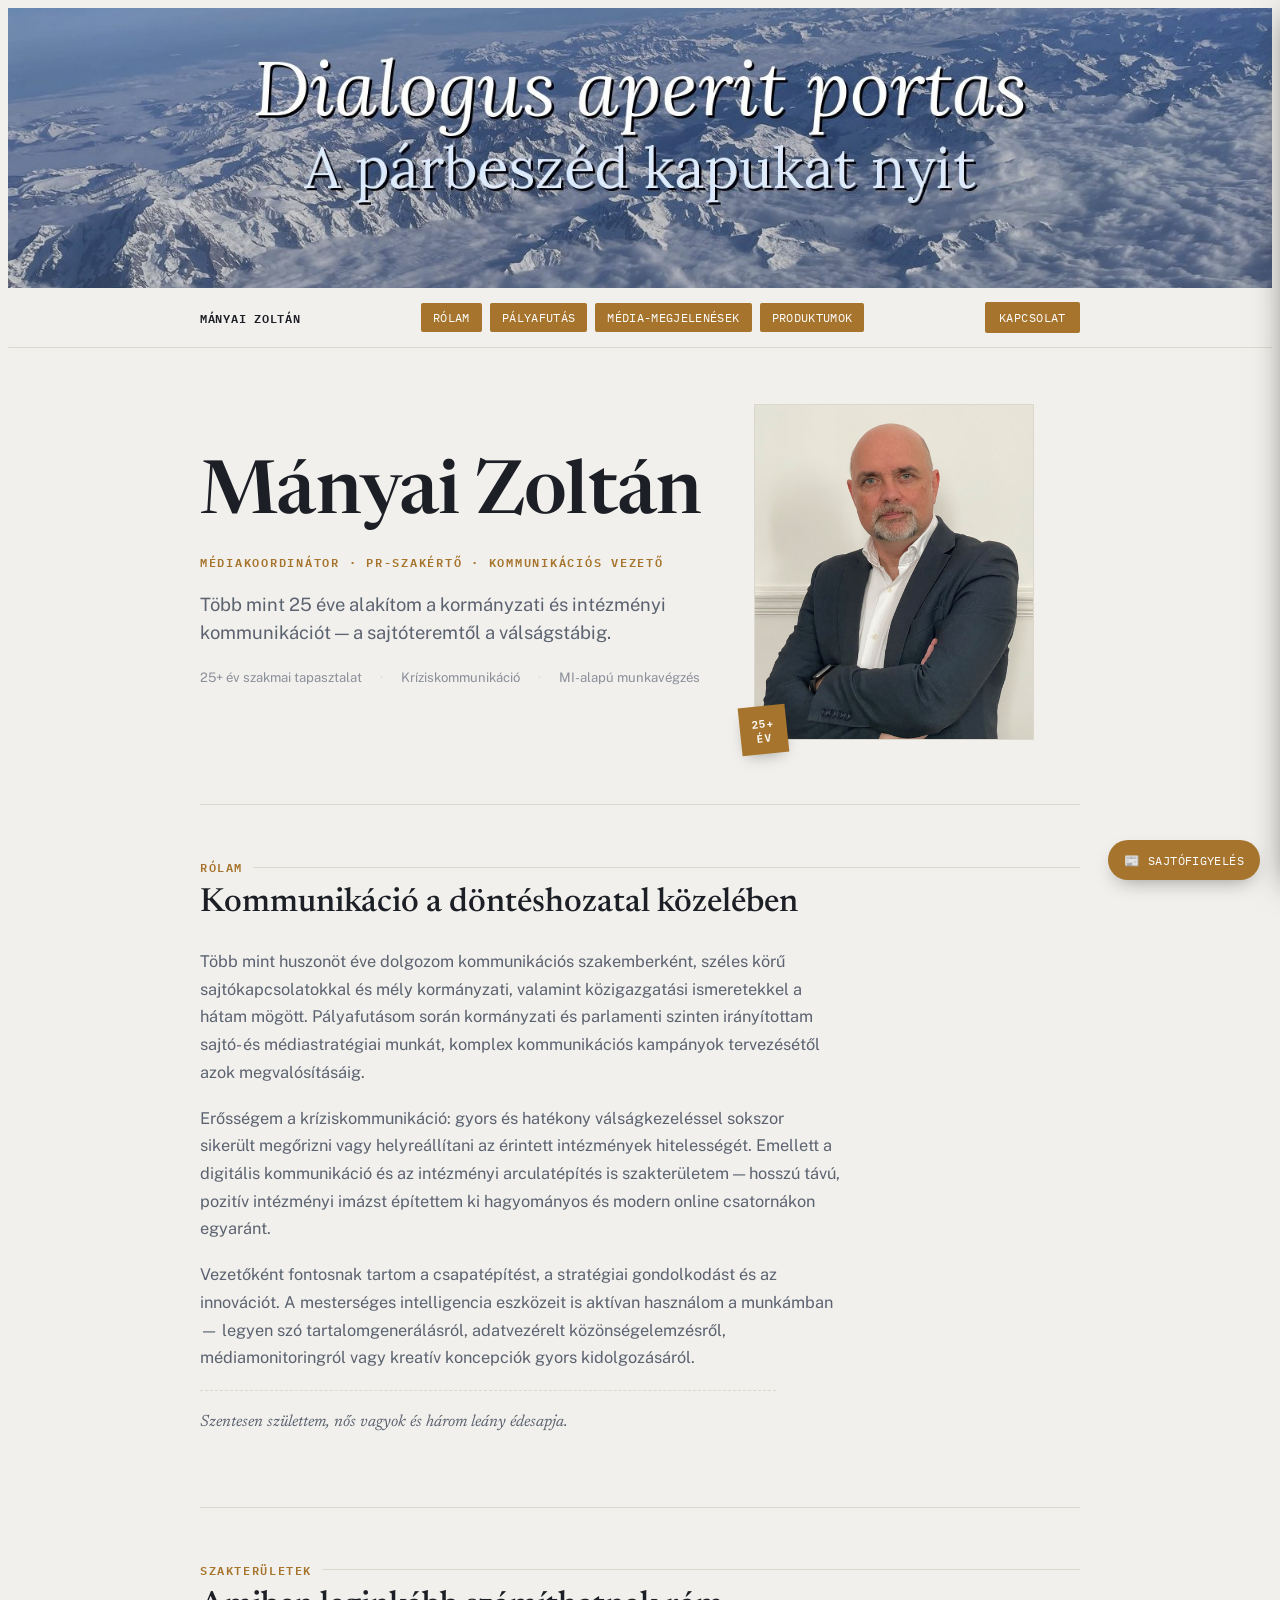
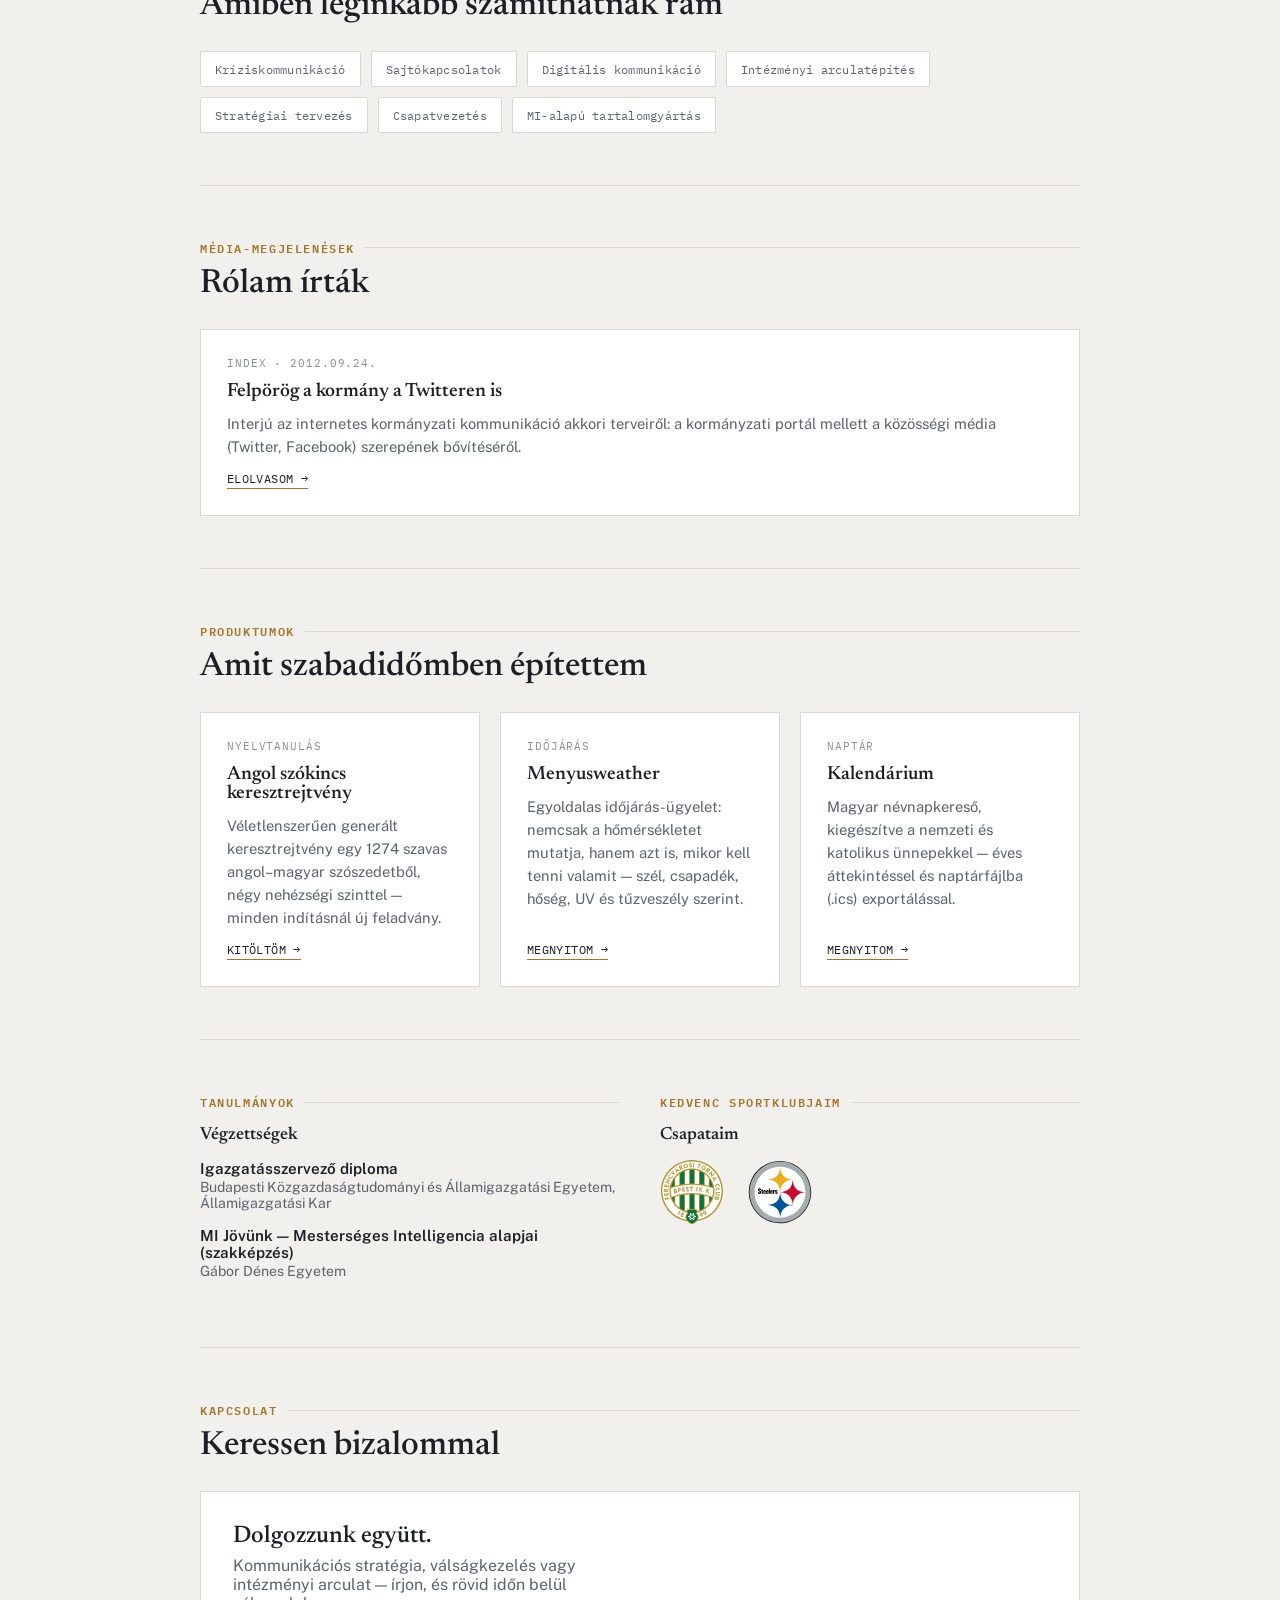
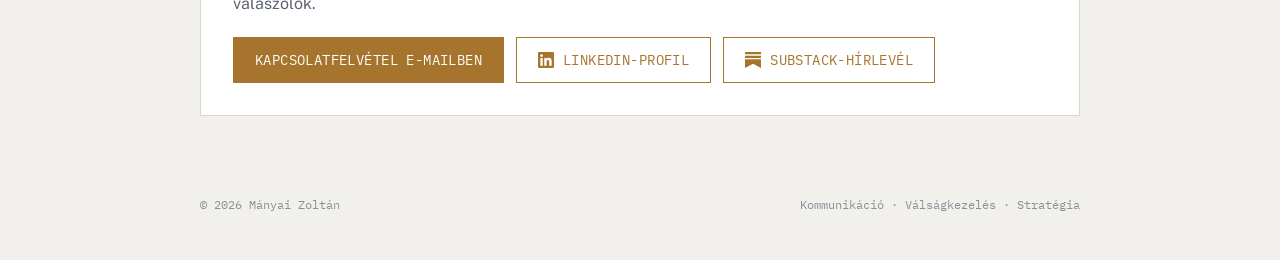
==== commit ad1006c0: "Substack-ikon javítása a valódi logóra + mobil portré-arány hiba - A Substack-gomb ikonja most a tén" ====
--- a/index.html
+++ b/index.html
@@ -210,7 +210,7 @@
           LinkedIn-profil
         </a>
         <a class="btn-outline btn-substack" href="https://substack.com/mnyaizoltn" target="_blank" rel="noopener me">
-          <svg viewBox="0 0 24 24" width="16" height="16" aria-hidden="true" focusable="false"><path fill="currentColor" d="M4 4h16v3H4V4zm0 4.5h16V11H4V8.5zM4 13h16v7l-8-4.5L4 20v-7z"/></svg>
+          <svg viewBox="0 0 24 24" width="16" height="16" aria-hidden="true" focusable="false"><path fill="currentColor" d="M0 0h24v3.5H0V0zm0 5.5h24V9H0V5.5zM0 11h24v13l-12-6.5L0 24V11z"/></svg>
           Substack-hírlevél
         </a>
       </div>
--- a/style.css
+++ b/style.css
@@ -199,6 +199,7 @@
   }
   .portrait-frame img{
     width:100%;
+    height:auto;
     aspect-ratio:5/6;
     object-fit:cover;
     display:block;
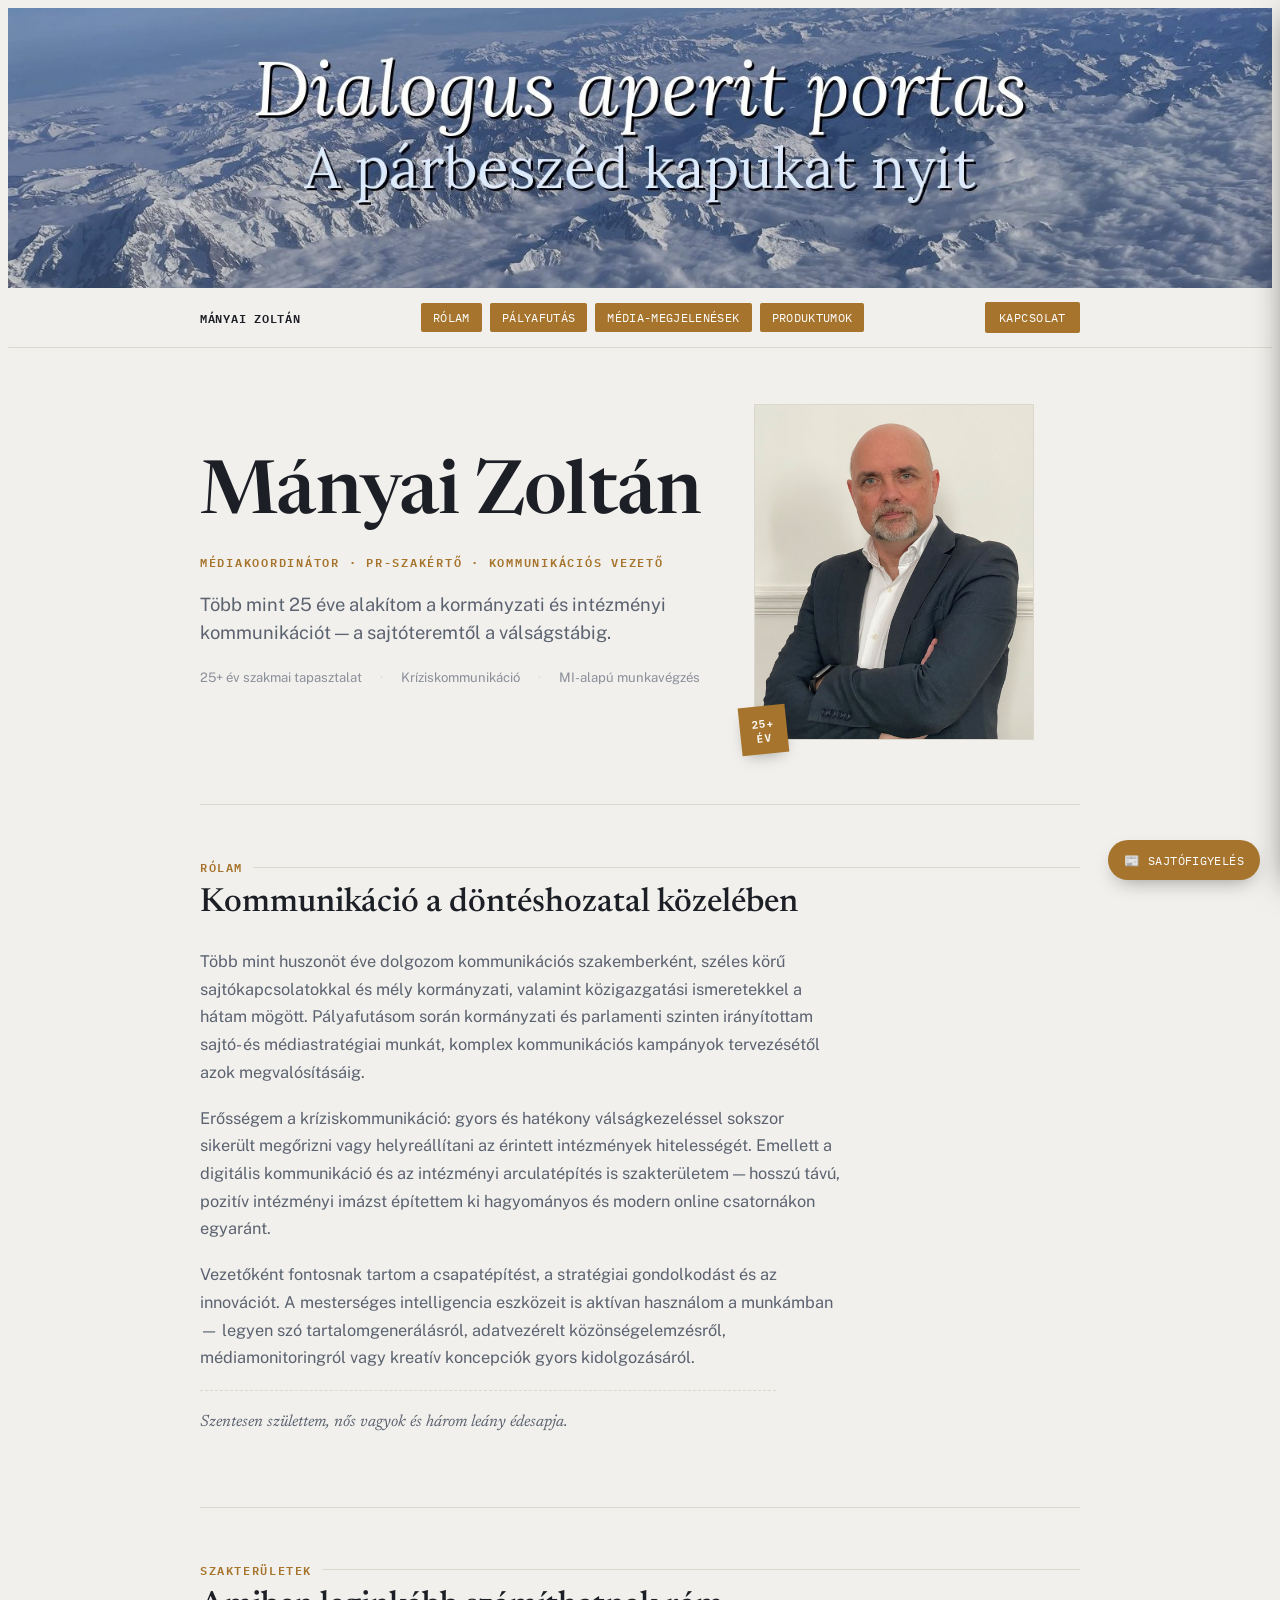
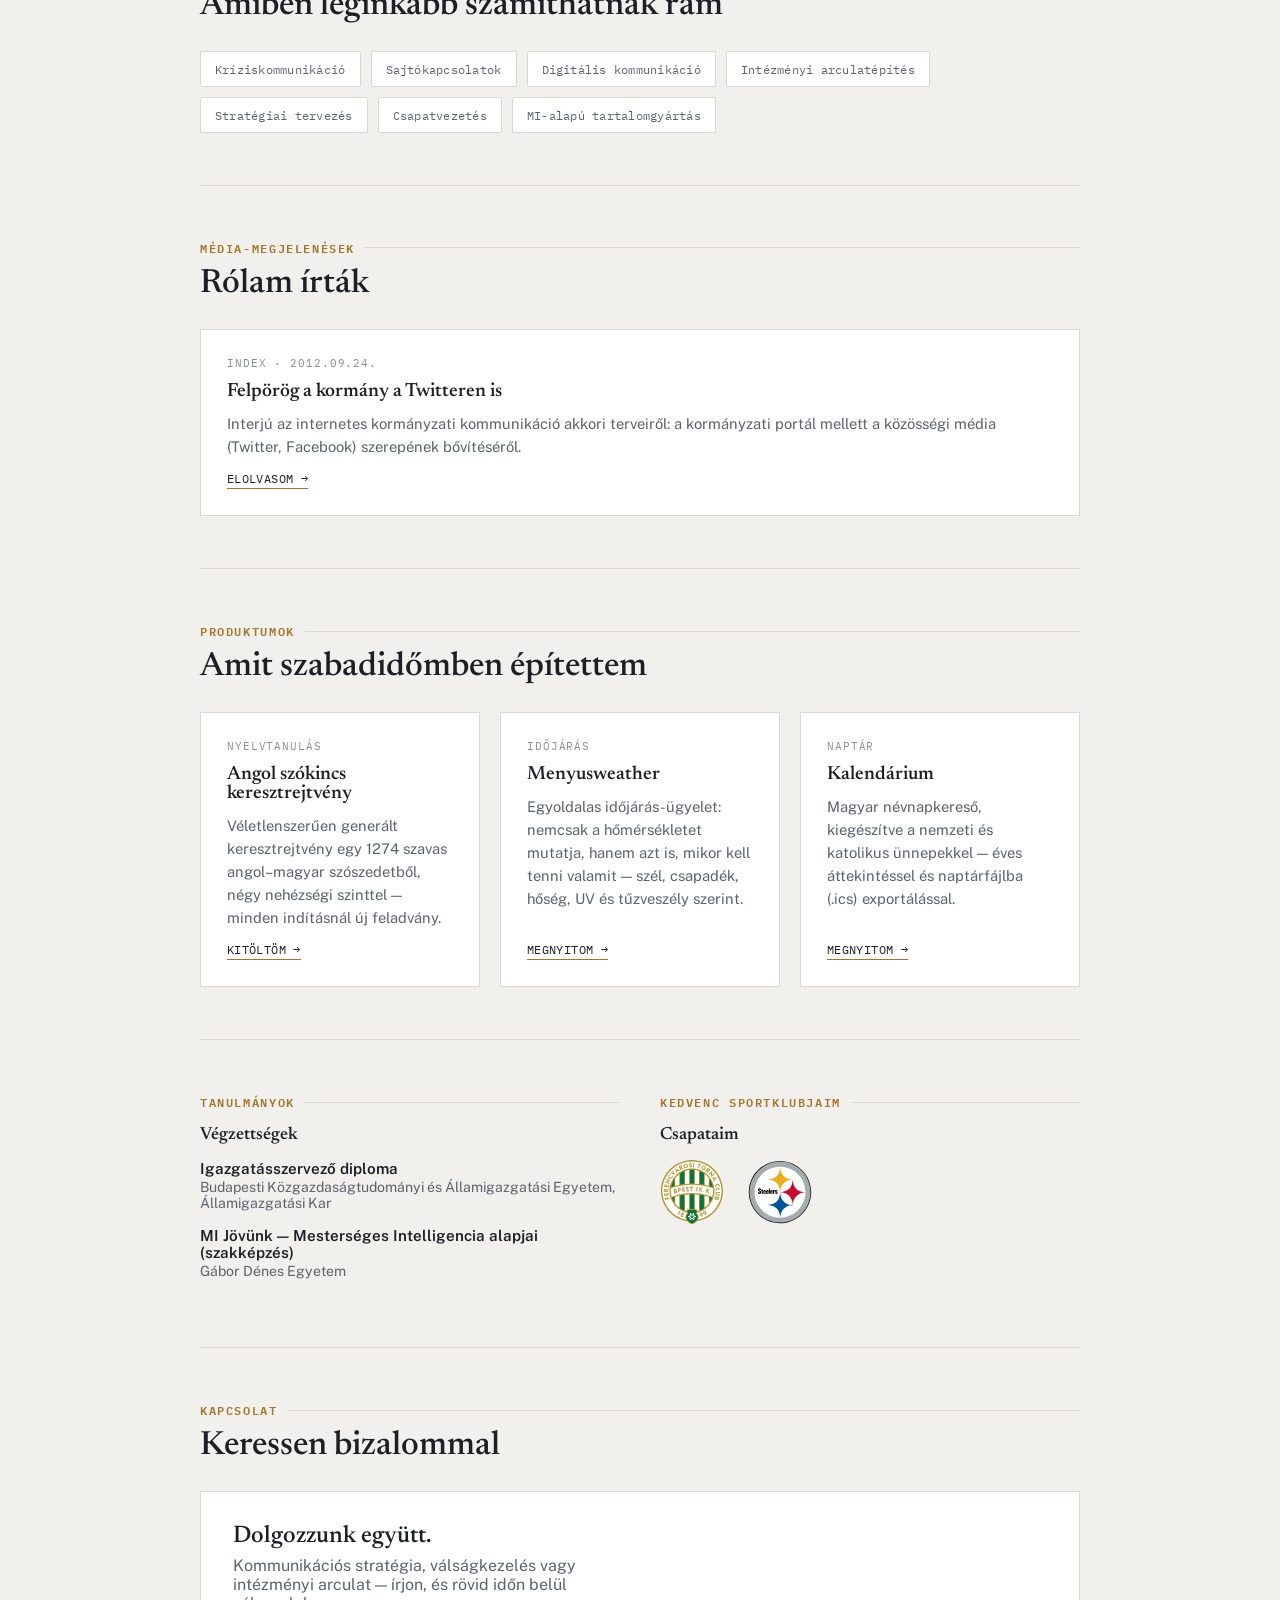
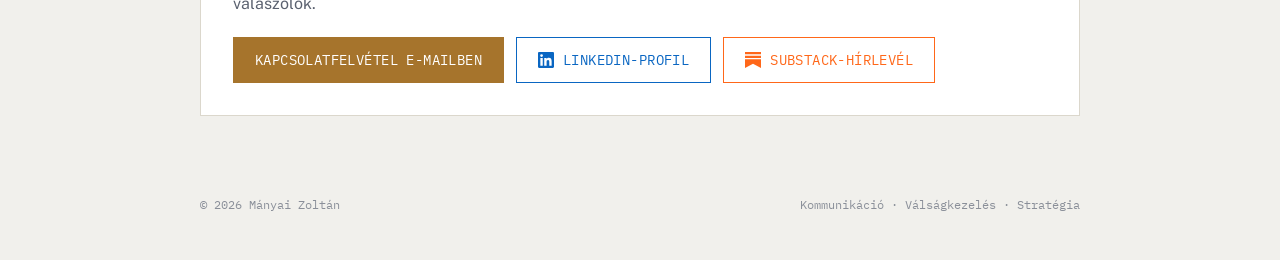
==== commit 4c93fc03: "Substack-hivatkozás javítása (404 helyett a saját hírlevélre) Co-Authored-By: Claude Opus 5.5 <norep" ====
--- a/index.html
+++ b/index.html
@@ -48,7 +48,7 @@
     ],
     "knowsAbout": ["Kríziskommunikáció", "Sajtókapcsolatok", "Digitális kommunikáció", "Intézményi arculatépítés", "Stratégiai tervezés", "Csapatvezetés", "MI-alapú tartalomgyártás"],
     "knowsLanguage": "hu",
-    "sameAs": ["https://www.linkedin.com/in/zolt%C3%A1n-m%C3%A1nyai-235b63340", "https://substack.com/mnyaizoltn"]
+    "sameAs": ["https://www.linkedin.com/in/zolt%C3%A1n-m%C3%A1nyai-235b63340", "https://substack.com/@mnyaizoltn"]
   }
 }
 </script>
@@ -209,7 +209,7 @@
           <svg viewBox="0 0 24 24" width="16" height="16" aria-hidden="true" focusable="false"><path fill="currentColor" d="M20.45 20.45h-3.56v-5.57c0-1.33-.02-3.04-1.85-3.04-1.85 0-2.14 1.45-2.14 2.94v5.67H9.35V9h3.41v1.56h.05c.48-.9 1.64-1.85 3.37-1.85 3.6 0 4.27 2.37 4.27 5.46v6.28zM5.34 7.43a2.06 2.06 0 1 1 0-4.13 2.06 2.06 0 0 1 0 4.13zM7.12 20.45H3.56V9h3.56v11.45zM22.22 0H1.77C.79 0 0 .77 0 1.73v20.54C0 23.23.79 24 1.77 24h20.45c.98 0 1.78-.77 1.78-1.73V1.73C24 .77 23.2 0 22.22 0z"/></svg>
           LinkedIn-profil
         </a>
-        <a class="btn-outline btn-substack" href="https://substack.com/mnyaizoltn" target="_blank" rel="noopener me">
+        <a class="btn-outline btn-substack" href="https://mnyaizoltn.substack.com" target="_blank" rel="noopener me">
           <svg viewBox="0 0 24 24" width="16" height="16" aria-hidden="true" focusable="false"><path fill="currentColor" d="M0 0h24v3.5H0V0zm0 5.5h24V9H0V5.5zM0 11h24v13l-12-6.5L0 24V11z"/></svg>
           Substack-hírlevél
         </a>
--- a/style.css
+++ b/style.css
@@ -9,6 +9,10 @@
     --accent-ink:#FFFFFF;
     --line:#DBD7CC;
     --focus:#1C1F26;
+    --substack:#FF6719;
+    --substack-ink:#FFFFFF;
+    --linkedin:#0A66C2;
+    --linkedin-ink:#FFFFFF;
   }
   @media (prefers-color-scheme: dark){
     :root:not([data-theme="light"]){
@@ -405,6 +409,10 @@
     transition:background .15s ease, color .15s ease;
   }
   .btn-outline:hover, .btn-outline:focus-visible{background:var(--accent); color:var(--accent-ink);}
+  .btn-linkedin{color:var(--linkedin); border-color:var(--linkedin);}
+  .btn-linkedin:hover, .btn-linkedin:focus-visible{background:var(--linkedin); color:var(--linkedin-ink);}
+  .btn-substack{color:var(--substack); border-color:var(--substack);}
+  .btn-substack:hover, .btn-substack:focus-visible{background:var(--substack); color:var(--substack-ink);}
 
   footer{
     padding-block:28px 40px;
